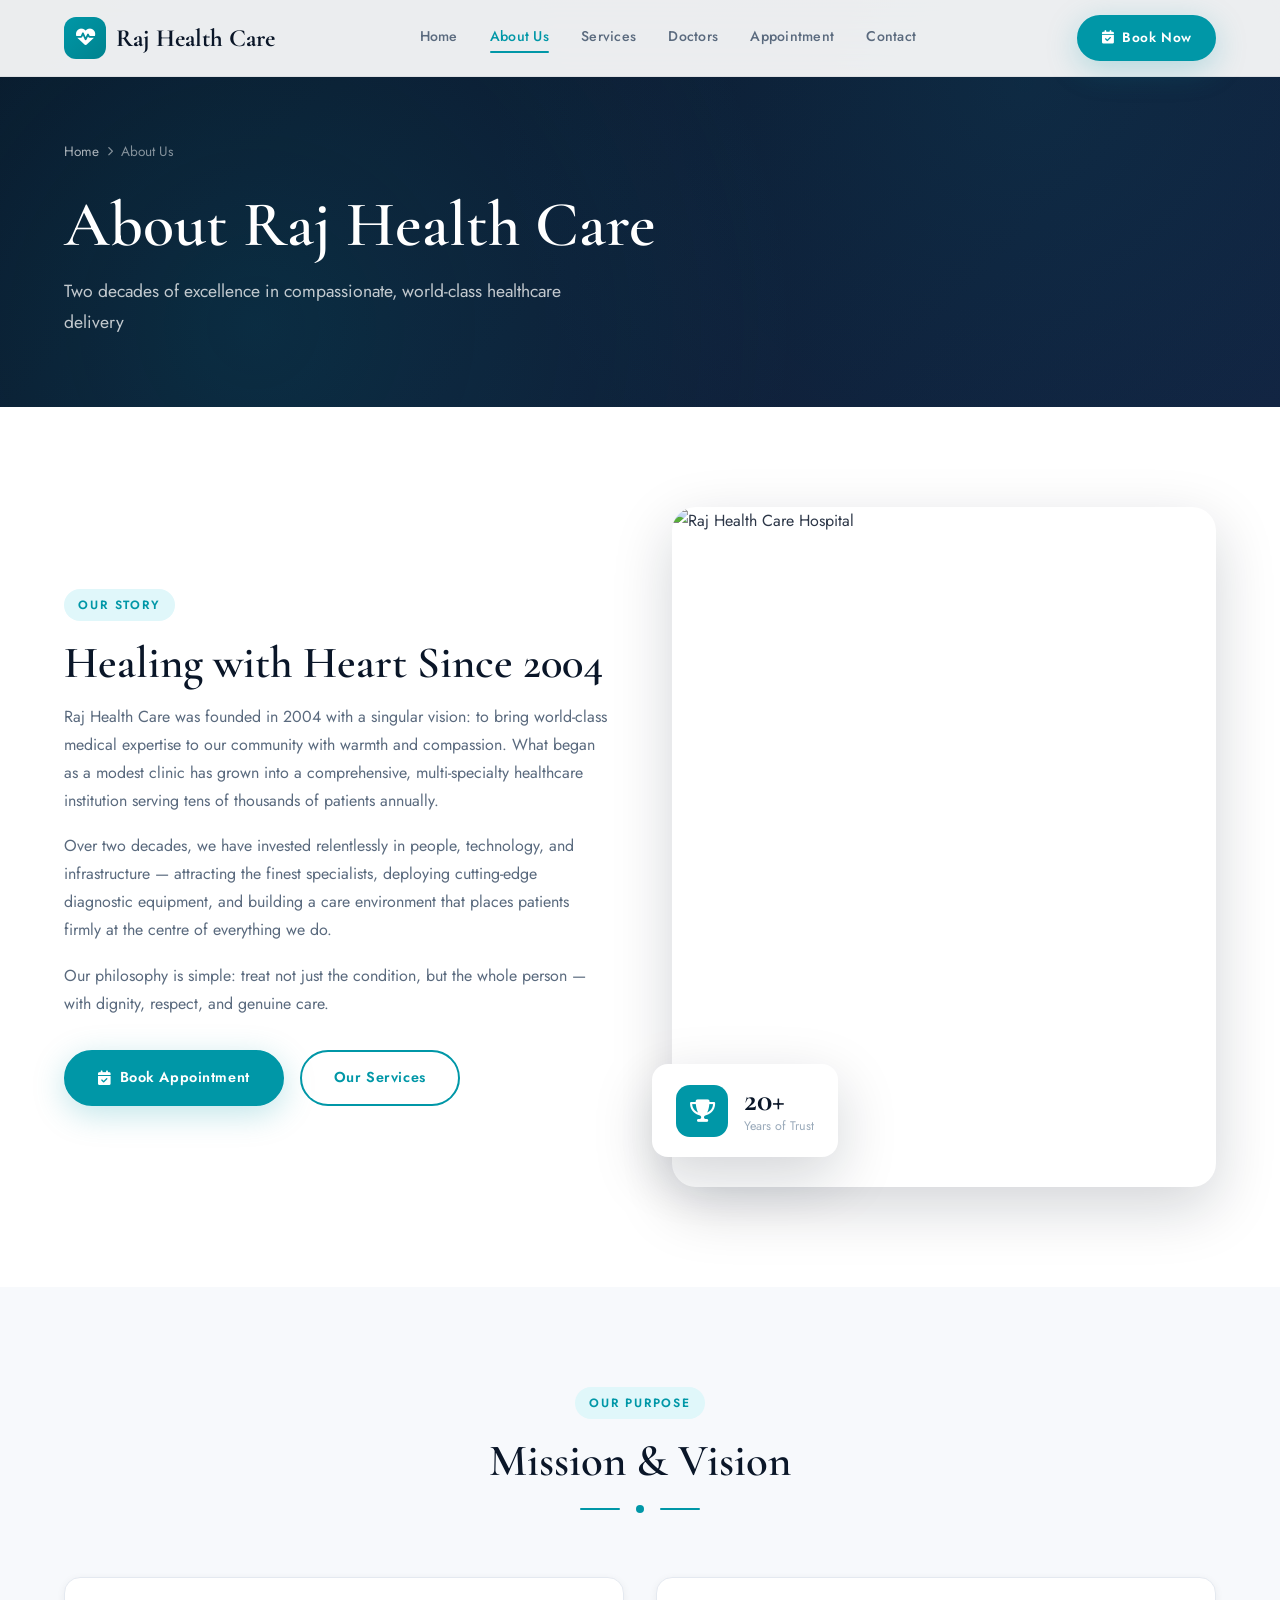
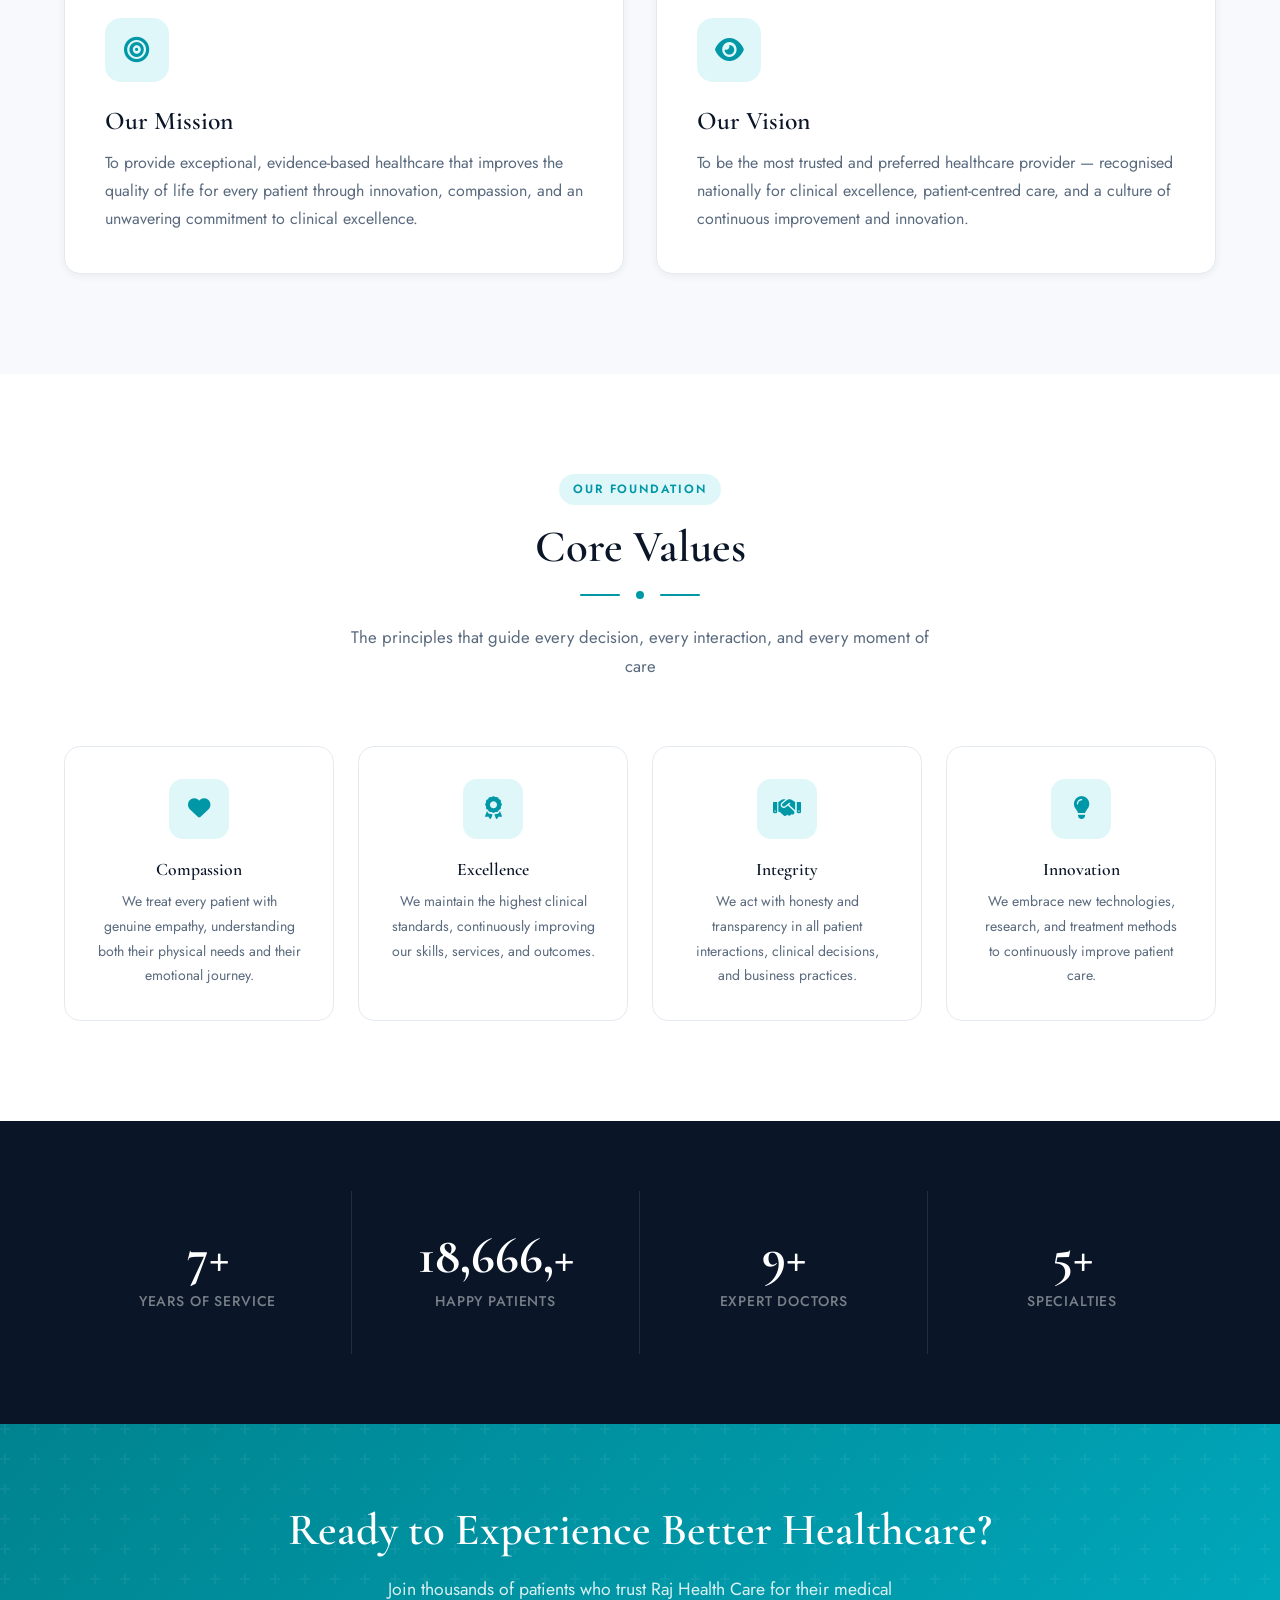
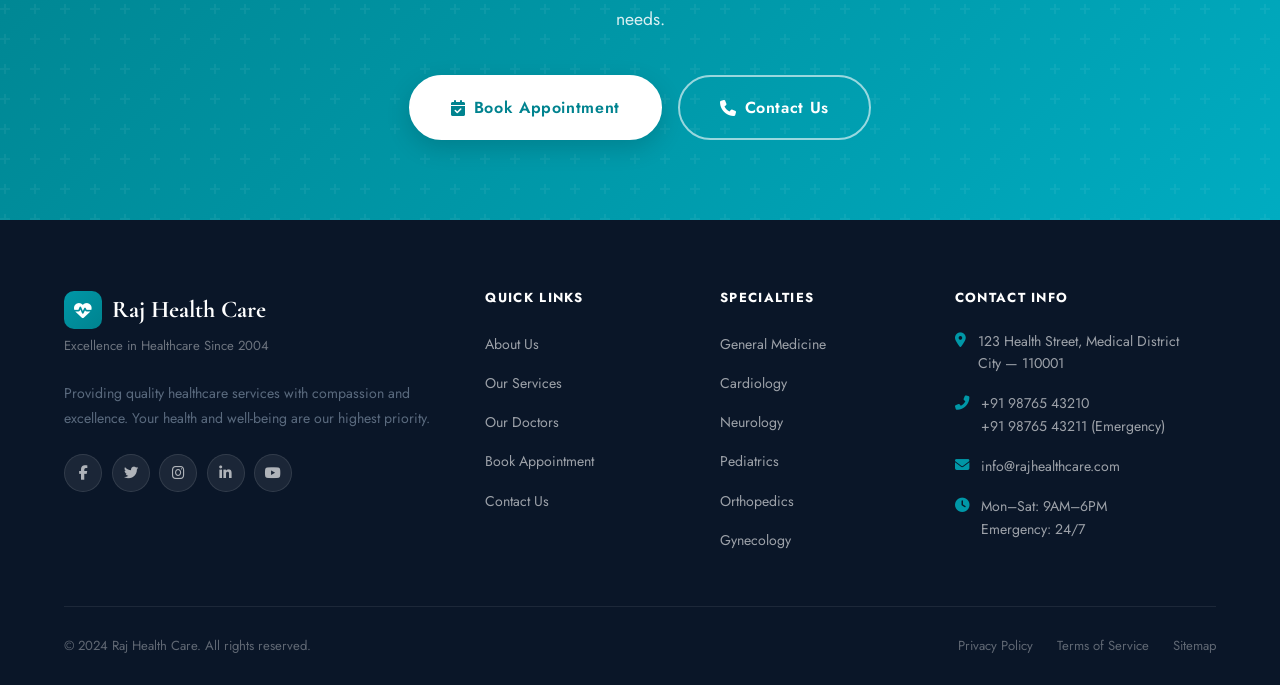
==== about.html @ a69b6650 "first commit" ====
<!DOCTYPE html>
<html lang="en">
<head>
  <meta charset="UTF-8">
  <meta name="viewport" content="width=device-width, initial-scale=1.0">
  <title>About Us — Raj Health Care</title>
  <link rel="stylesheet" href="css/style.css">
  <link rel="preconnect" href="https://fonts.googleapis.com">
  <link rel="preconnect" href="https://fonts.gstatic.com" crossorigin>
  <link href="https://fonts.googleapis.com/css2?family=Cormorant+Garamond:wght@400;500;600;700&family=Jost:wght@300;400;500;600;700&display=swap" rel="stylesheet">
  <link rel="stylesheet" href="https://cdnjs.cloudflare.com/ajax/libs/font-awesome/6.4.0/css/all.min.css">
</head>
<body>
<nav class="navbar" id="navbar">
  <div class="container">
    <a href="index.html" class="nav-brand">
      <div class="brand-icon"><i class="fas fa-heartbeat"></i></div>Raj Health Care
    </a>
    <div class="nav-menu" id="navMenu">
      <a href="index.html" class="nav-link">Home</a>
      <a href="about.html" class="nav-link active">About Us</a>
      <a href="services.html" class="nav-link">Services</a>
      <a href="doctors.html" class="nav-link">Doctors</a>
      <a href="appointment.html" class="nav-link">Appointment</a>
      <a href="contact.html" class="nav-link">Contact</a>
    </div>
    <a href="appointment.html" class="btn btn-primary nav-cta"><i class="fas fa-calendar-check"></i> Book Now</a>
    <div class="hamburger" id="hamburger"><span></span><span></span><span></span></div>
  </div>
</nav>

<section class="page-header">
  <div class="page-header-pattern"></div>
  <div class="container">
    <div class="breadcrumb">
      <a href="index.html">Home</a><i class="fas fa-chevron-right"></i><span>About Us</span>
    </div>
    <h1>About Raj Health Care</h1>
    <p>Two decades of excellence in compassionate, world-class healthcare delivery</p>
  </div>
</section>

<section class="about-story">
  <div class="container">
    <div class="about-grid">
      <div class="about-text animate-fade-up">
        <span class="section-label">Our Story</span>
        <h2>Healing with Heart Since 2004</h2>
        <p>Raj Health Care was founded in 2004 with a singular vision: to bring world-class medical expertise to our community with warmth and compassion. What began as a modest clinic has grown into a comprehensive, multi-specialty healthcare institution serving tens of thousands of patients annually.</p>
        <p>Over two decades, we have invested relentlessly in people, technology, and infrastructure — attracting the finest specialists, deploying cutting-edge diagnostic equipment, and building a care environment that places patients firmly at the centre of everything we do.</p>
        <p>Our philosophy is simple: treat not just the condition, but the whole person — with dignity, respect, and genuine care.</p>
        <div style="margin-top:2rem;display:flex;gap:1rem;flex-wrap:wrap;">
          <a href="appointment.html" class="btn btn-primary"><i class="fas fa-calendar-check"></i> Book Appointment</a>
          <a href="services.html" class="btn btn-secondary">Our Services</a>
        </div>
      </div>
      <div class="about-img-wrap animate-fade-right delay-2">
        <div class="about-img-main">
          <img src="https://images.unsplash.com/photo-1519494026892-80bbd2d6fd0d?w=700&auto=format&fit=crop&q=80" alt="Raj Health Care Hospital">
        </div>
        <div class="about-img-badge">
          <div class="badge-icon"><i class="fas fa-trophy"></i></div>
          <div>
            <div class="badge-num">20+</div>
            <div class="badge-text">Years of Trust</div>
          </div>
        </div>
      </div>
    </div>
  </div>
</section>

<section class="mission-vision">
  <div class="container">
    <div class="section-header">
      <span class="section-label">Our Purpose</span>
      <h2>Mission &amp; Vision</h2>
      <div class="section-divider"><div class="line"></div><div class="dot"></div><div class="line"></div></div>
    </div>
    <div class="mv-grid">
      <div class="mv-card fade-in">
        <div class="mv-icon"><i class="fas fa-bullseye"></i></div>
        <h3>Our Mission</h3>
        <p>To provide exceptional, evidence-based healthcare that improves the quality of life for every patient through innovation, compassion, and an unwavering commitment to clinical excellence.</p>
      </div>
      <div class="mv-card fade-in delay-2">
        <div class="mv-icon"><i class="fas fa-eye"></i></div>
        <h3>Our Vision</h3>
        <p>To be the most trusted and preferred healthcare provider — recognised nationally for clinical excellence, patient-centred care, and a culture of continuous improvement and innovation.</p>
      </div>
    </div>
  </div>
</section>

<section class="values">
  <div class="container">
    <div class="section-header">
      <span class="section-label">Our Foundation</span>
      <h2>Core Values</h2>
      <div class="section-divider"><div class="line"></div><div class="dot"></div><div class="line"></div></div>
      <p>The principles that guide every decision, every interaction, and every moment of care</p>
    </div>
    <div class="values-grid">
      <div class="value-card fade-in">
        <div class="value-icon"><i class="fas fa-heart"></i></div>
        <h3>Compassion</h3>
        <p>We treat every patient with genuine empathy, understanding both their physical needs and their emotional journey.</p>
      </div>
      <div class="value-card fade-in delay-1">
        <div class="value-icon"><i class="fas fa-award"></i></div>
        <h3>Excellence</h3>
        <p>We maintain the highest clinical standards, continuously improving our skills, services, and outcomes.</p>
      </div>
      <div class="value-card fade-in delay-2">
        <div class="value-icon"><i class="fas fa-handshake"></i></div>
        <h3>Integrity</h3>
        <p>We act with honesty and transparency in all patient interactions, clinical decisions, and business practices.</p>
      </div>
      <div class="value-card fade-in delay-3">
        <div class="value-icon"><i class="fas fa-lightbulb"></i></div>
        <h3>Innovation</h3>
        <p>We embrace new technologies, research, and treatment methods to continuously improve patient care.</p>
      </div>
    </div>
  </div>
</section>

<section class="stats" style="background:var(--navy);">
  <div class="container">
    <div class="stats-grid">
      <div class="stat-card fade-in" style="border-right-color:rgba(255,255,255,.1)">
        <div class="stat-number" style="color:white">20<span class="stat-accent">+</span></div>
        <div class="stat-label" style="color:rgba(255,255,255,.45)">Years of Service</div>
      </div>
      <div class="stat-card fade-in delay-1" style="border-right-color:rgba(255,255,255,.1)">
        <div class="stat-number" style="color:white">50,000<span class="stat-accent">+</span></div>
        <div class="stat-label" style="color:rgba(255,255,255,.45)">Happy Patients</div>
      </div>
      <div class="stat-card fade-in delay-2" style="border-right-color:rgba(255,255,255,.1)">
        <div class="stat-number" style="color:white">25<span class="stat-accent">+</span></div>
        <div class="stat-label" style="color:rgba(255,255,255,.45)">Expert Doctors</div>
      </div>
      <div class="stat-card fade-in delay-3" style="border-right:none">
        <div class="stat-number" style="color:white">15<span class="stat-accent">+</span></div>
        <div class="stat-label" style="color:rgba(255,255,255,.45)">Specialties</div>
      </div>
    </div>
  </div>
</section>

<section class="cta">
  <div class="container">
    <h2>Ready to Experience Better Healthcare?</h2>
    <p>Join thousands of patients who trust Raj Health Care for their medical needs.</p>
    <div class="cta-buttons">
      <a href="appointment.html" class="btn btn-white btn-large"><i class="fas fa-calendar-check"></i> Book Appointment</a>
      <a href="contact.html" class="btn btn-outline-white btn-large"><i class="fas fa-phone"></i> Contact Us</a>
    </div>
  </div>
</section>
<!-- ========== FOOTER ========== -->
<footer class="footer">
  <div class="container">
    <div class="footer-grid">
      <div>
        <div class="footer-brand-wrap">
          <div class="footer-brand">
            <div class="brand-icon"><i class="fas fa-heartbeat"></i></div>
            Raj Health Care
          </div>
          <div class="footer-tagline">Excellence in Healthcare Since 2004</div>
        </div>
        <p class="footer-desc">Providing quality healthcare services with compassion and excellence. Your health and well-being are our highest priority.</p>
        <div class="social-links">
          <a href="#" aria-label="Facebook"><i class="fab fa-facebook-f"></i></a>
          <a href="#" aria-label="Twitter"><i class="fab fa-twitter"></i></a>
          <a href="#" aria-label="Instagram"><i class="fab fa-instagram"></i></a>
          <a href="#" aria-label="LinkedIn"><i class="fab fa-linkedin-in"></i></a>
          <a href="#" aria-label="YouTube"><i class="fab fa-youtube"></i></a>
        </div>
      </div>
      <div class="footer-col">
        <h4>Quick Links</h4>
        <ul>
          <li><a href="about.html">About Us</a></li>
          <li><a href="services.html">Our Services</a></li>
          <li><a href="doctors.html">Our Doctors</a></li>
          <li><a href="appointment.html">Book Appointment</a></li>
          <li><a href="contact.html">Contact Us</a></li>
        </ul>
      </div>
      <div class="footer-col">
        <h4>Specialties</h4>
        <ul>
          <li><a href="services.html">General Medicine</a></li>
          <li><a href="services.html">Cardiology</a></li>
          <li><a href="services.html">Neurology</a></li>
          <li><a href="services.html">Pediatrics</a></li>
          <li><a href="services.html">Orthopedics</a></li>
          <li><a href="services.html">Gynecology</a></li>
        </ul>
      </div>
      <div class="footer-col">
        <h4>Contact Info</h4>
        <div class="footer-contact-item">
          <i class="fas fa-map-marker-alt"></i>
          <span>123 Health Street, Medical District<br>City — 110001</span>
        </div>
        <div class="footer-contact-item">
          <i class="fas fa-phone-alt"></i>
          <span><a href="tel:+919876543210">+91 98765 43210</a><br><a href="tel:+919876543211">+91 98765 43211 (Emergency)</a></span>
        </div>
        <div class="footer-contact-item">
          <i class="fas fa-envelope"></i>
          <span><a href="mailto:info@rajhealthcare.com">info@rajhealthcare.com</a></span>
        </div>
        <div class="footer-contact-item">
          <i class="fas fa-clock"></i>
          <span>Mon–Sat: 9AM–6PM<br>Emergency: 24/7</span>
        </div>
      </div>
    </div>
    <div class="footer-bottom">
      <span>&copy; 2024 Raj Health Care. All rights reserved.</span>
      <div class="footer-bottom-links">
        <a href="#">Privacy Policy</a>
        <a href="#">Terms of Service</a>
        <a href="#">Sitemap</a>
      </div>
    </div>
  </div>
</footer>

<script src="js/script.js"></script>
</body>
</html>
---- css/style.css ----
/* ================================================
   RAJ HEALTH CARE — Premium Healthcare Design
   Color Palette: Navy | Teal | Mint | White
   Fonts: Cormorant Garamond + Jost
================================================ */

/* --- Google Fonts Import --- */
@import url('https://fonts.googleapis.com/css2?family=Cormorant+Garamond:wght@400;500;600;700&family=Jost:wght@300;400;500;600;700&display=swap');

/* ========================
   CSS VARIABLES
======================== */
:root {
  --navy:       #0A1628;
  --navy-mid:   #122240;
  --teal:       #0097A7;
  --teal-light: #00BCD4;
  --teal-dark:  #00838F;
  --mint:       #E0F7FA;
  --gold:       #C8A96E;
  --white:      #FFFFFF;
  --off-white:  #F7F9FC;
  --gray-100:   #F1F4F8;
  --gray-200:   #E4E9F0;
  --gray-400:   #9AAABA;
  --gray-600:   #5A6A7E;
  --gray-800:   #2D3748;
  --danger:     #E53935;

  --font-display: 'Cormorant Garamond', serif;
  --font-body:    'Jost', sans-serif;

  --shadow-sm:  0 2px 8px rgba(10,22,40,.06);
  --shadow-md:  0 8px 28px rgba(10,22,40,.12);
  --shadow-lg:  0 20px 60px rgba(10,22,40,.18);
  --shadow-teal:0 8px 32px rgba(0,151,167,.25);

  --radius-sm:  8px;
  --radius-md:  16px;
  --radius-lg:  24px;
  --radius-xl:  40px;

  --transition: all .3s cubic-bezier(.4,0,.2,1);
}

/* ========================
   RESET & BASE
======================== */
*, *::before, *::after { margin:0; padding:0; box-sizing:border-box; }
html { scroll-behavior:smooth; font-size:16px; }
body {
  font-family: var(--font-body);
  color: var(--gray-800);
  background: var(--white);
  line-height: 1.7;
  overflow-x: hidden;
}
img { display:block; width:100%; height:auto; object-fit:cover; }
a { text-decoration:none; color:inherit; }
ul { list-style:none; }
button { font-family:var(--font-body); cursor:pointer; }

/* ========================
   TYPOGRAPHY
======================== */
h1,h2,h3,h4,h5,h6 {
  font-family: var(--font-display);
  line-height: 1.2;
  color: var(--navy);
  font-weight: 600;
}
h1 { font-size: clamp(2.6rem, 5vw, 4.2rem); }
h2 { font-size: clamp(2rem, 3.5vw, 3rem); }
h3 { font-size: clamp(1.25rem, 2vw, 1.6rem); }
h4 { font-size: 1.2rem; }
p  { color: var(--gray-600); line-height:1.75; margin-bottom:.5rem; }

.section-label {
  display: inline-block;
  font-family: var(--font-body);
  font-size: .75rem;
  font-weight: 600;
  letter-spacing: .15em;
  text-transform: uppercase;
  color: var(--teal);
  background: var(--mint);
  padding: .35rem .9rem;
  border-radius: 50px;
  margin-bottom: 1rem;
}

/* ========================
   CONTAINER
======================== */
.container {
  max-width: 1200px;
  margin: 0 auto;
  padding: 0 24px;
}

/* ========================
   BUTTONS
======================== */
.btn {
  display: inline-flex;
  align-items: center;
  gap: .5rem;
  padding: .85rem 2rem;
  border-radius: 50px;
  font-family: var(--font-body);
  font-weight: 600;
  font-size: .9rem;
  letter-spacing: .04em;
  border: 2px solid transparent;
  transition: var(--transition);
  cursor: pointer;
  white-space: nowrap;
}
.btn-primary {
  background: var(--teal);
  color: var(--white);
  border-color: var(--teal);
  box-shadow: var(--shadow-teal);
}
.btn-primary:hover {
  background: var(--teal-dark);
  border-color: var(--teal-dark);
  transform: translateY(-2px);
  box-shadow: 0 12px 40px rgba(0,151,167,.35);
}
.btn-secondary {
  background: transparent;
  color: var(--teal);
  border-color: var(--teal);
}
.btn-secondary:hover {
  background: var(--teal);
  color: var(--white);
  transform: translateY(-2px);
}
.btn-outline-white {
  background: transparent;
  color: var(--white);
  border-color: rgba(255,255,255,.6);
}
.btn-outline-white:hover {
  background: var(--white);
  color: var(--navy);
  border-color: var(--white);
}
.btn-danger {
  background: var(--danger);
  color: var(--white);
  border-color: var(--danger);
  box-shadow: 0 8px 24px rgba(229,57,53,.3);
}
.btn-danger:hover {
  background: #C62828;
  transform: translateY(-2px);
}
.btn-large { padding: 1.05rem 2.5rem; font-size: 1rem; }
.btn-full  { width: 100%; justify-content: center; }

/* ========================
   NAVBAR
======================== */
.navbar {
  position: fixed;
  top: 0; left: 0; right: 0;
  z-index: 1000;
  background: rgba(255,255,255,.92);
  backdrop-filter: blur(20px);
  -webkit-backdrop-filter: blur(20px);
  border-bottom: 1px solid rgba(10,22,40,.06);
  transition: var(--transition);
}
.navbar.scrolled {
  background: rgba(255,255,255,.98);
  box-shadow: var(--shadow-md);
}
.navbar .container {
  display: flex;
  align-items: center;
  justify-content: space-between;
  height: 76px;
}
.nav-brand {
  display: flex;
  align-items: center;
  gap: .6rem;
  font-family: var(--font-display);
  font-size: 1.55rem;
  font-weight: 700;
  color: var(--navy);
}
.nav-brand .brand-icon {
  width: 42px; height: 42px;
  background: linear-gradient(135deg, var(--teal), var(--teal-dark));
  border-radius: 12px;
  display: flex; align-items:center; justify-content:center;
}
.nav-brand .brand-icon i {
  font-size: 1.2rem;
  color: var(--white);
}
.nav-menu { display:flex; align-items:center; gap: 2rem; }
.nav-link {
  font-family: var(--font-body);
  font-size: .88rem;
  font-weight: 500;
  color: var(--gray-600);
  letter-spacing: .02em;
  transition: var(--transition);
  position: relative;
  padding-bottom: 2px;
}
.nav-link::after {
  content:'';
  position:absolute; bottom:-2px; left:0;
  width:0; height:2px;
  background: var(--teal);
  transition: width .3s ease;
  border-radius: 2px;
}
.nav-link:hover, .nav-link.active {
  color: var(--teal);
}
.nav-link:hover::after, .nav-link.active::after {
  width: 100%;
}
.nav-cta {
  margin-left: 1rem;
  padding: .6rem 1.4rem;
  font-size: .85rem;
}
.hamburger {
  display: none;
  flex-direction: column;
  gap: 5px;
  cursor: pointer;
  padding: 4px;
}
.hamburger span {
  display: block;
  width: 24px; height: 2px;
  background: var(--navy);
  border-radius: 2px;
  transition: var(--transition);
}
.hamburger.active span:nth-child(1) { transform: translateY(7px) rotate(45deg); }
.hamburger.active span:nth-child(2) { opacity:0; }
.hamburger.active span:nth-child(3) { transform: translateY(-7px) rotate(-45deg); }

/* ========================
   PAGE HEADER
======================== */
.page-header {
  padding: 140px 0 70px;
  background: linear-gradient(135deg, var(--navy) 0%, var(--navy-mid) 100%);
  position: relative;
  overflow: hidden;
}
.page-header::before {
  content:'';
  position:absolute; inset:0;
  background: url('https://images.unsplash.com/photo-1538108149393-fbbd81895907?w=1200&auto=format&fit=crop&q=60') center/cover;
  opacity: .08;
}
.page-header-pattern {
  position:absolute; inset:0;
  background-image: radial-gradient(circle at 20% 80%, rgba(0,151,167,.15) 0%, transparent 50%),
                    radial-gradient(circle at 80% 20%, rgba(0,151,167,.1) 0%, transparent 50%);
}
.page-header .container { position:relative; z-index:1; }
.page-header h1 { color: var(--white); margin-bottom: .75rem; }
.page-header p  { color: rgba(255,255,255,.75); font-size:1.1rem; max-width:520px; margin:0; }
.breadcrumb {
  display:flex; align-items:center; gap:.5rem;
  margin-bottom: 1.5rem;
  font-size:.85rem; color:rgba(255,255,255,.5);
}
.breadcrumb a { color:rgba(255,255,255,.65); }
.breadcrumb a:hover { color:var(--teal-light); }
.breadcrumb i { font-size:.6rem; }

/* ========================
   SECTIONS
======================== */
section { padding: 100px 0; }
.section-header { text-align:center; margin-bottom:4rem; }
.section-header h2 { margin-bottom: 1rem; }
.section-header p {
  font-size:1.05rem;
  color:var(--gray-600);
  max-width:580px; margin:0 auto;
}
.section-divider {
  display:flex; align-items:center; justify-content:center;
  gap:1rem; margin:.75rem 0 1.5rem;
}
.section-divider .line {
  width:40px; height:2px;
  background: var(--teal); border-radius:2px;
}
.section-divider .dot {
  width:8px; height:8px;
  background: var(--teal); border-radius:50%;
}

/* ========================
   HERO SECTION
======================== */
.hero {
  padding: 0;
  min-height: 100vh;
  position: relative;
  display: flex;
  align-items: center;
  overflow: hidden;
}
.hero-bg {
  position:absolute; inset:0;
  background: linear-gradient(135deg, var(--navy) 0%, #122549 55%, #0a3a4a 100%);
}
.hero-bg-img {
  position:absolute; inset:0;
  background: url('https://images.unsplash.com/photo-1631217868264-e5b90bb7e133?w=1400&auto=format&fit=crop&q=80') right center/cover;
  opacity: .15;
}
.hero-circles {
  position:absolute; inset:0; overflow:hidden; pointer-events:none;
}
.hero-circles span {
  position:absolute; border-radius:50%;
  background: radial-gradient(circle, rgba(0,188,212,.12), transparent 70%);
}
.hero-circles span:nth-child(1) {
  width:700px; height:700px;
  top:-200px; left:-200px;
}
.hero-circles span:nth-child(2) {
  width:500px; height:500px;
  bottom:-100px; right:-100px;
  background: radial-gradient(circle, rgba(0,151,167,.1), transparent 70%);
}
.hero .container {
  position:relative; z-index:1;
  display:grid; grid-template-columns:1fr 1fr;
  gap:4rem; align-items:center;
  padding-top:80px;
}
.hero-content { padding:40px 0; }
.hero-badge {
  display:inline-flex; align-items:center; gap:.5rem;
  background:rgba(0,188,212,.12);
  border:1px solid rgba(0,188,212,.25);
  color: var(--teal-light);
  font-size:.8rem; font-weight:600; letter-spacing:.1em; text-transform:uppercase;
  padding:.4rem 1rem; border-radius:50px; margin-bottom:1.75rem;
}
.hero-badge i { font-size:.7rem; }
.hero-title {
  font-size: clamp(2.8rem, 5vw, 4.5rem);
  color: var(--white);
  line-height: 1.1;
  margin-bottom: 1.5rem;
}
.hero-title .accent { color: var(--teal-light); }
.hero-subtitle {
  font-size:1.1rem; color:rgba(255,255,255,.72);
  max-width:480px; line-height:1.8;
  margin-bottom:2.5rem;
}
.hero-buttons { display:flex; gap:1rem; flex-wrap:wrap; margin-bottom:3rem; }
.hero-stats {
  display:flex; gap:2.5rem;
  padding-top: 2rem;
  border-top:1px solid rgba(255,255,255,.1);
}
.hero-stat-num {
  font-family:var(--font-display);
  font-size:2.2rem; font-weight:700;
  color:var(--white); line-height:1;
}
.hero-stat-label {
  font-size:.8rem; color:rgba(255,255,255,.5);
  letter-spacing:.04em; margin-top:.25rem;
}
.hero-image-wrap {
  position:relative;
  animation: floatUp 1s ease .4s both;
}
.hero-img-card {
  border-radius: var(--radius-lg);
  overflow:hidden;
  box-shadow: var(--shadow-lg);
  aspect-ratio: 4/5;
  position:relative;
}
.hero-img-card img {
  width:100%; height:100%;
  object-position:top center;
}
.hero-img-overlay {
  position:absolute; inset:0;
  background:linear-gradient(to top, rgba(10,22,40,.4) 0%, transparent 60%);
}
.hero-floating-card {
  position:absolute;
  background:var(--white);
  border-radius:var(--radius-md);
  padding:1rem 1.25rem;
  box-shadow:var(--shadow-lg);
  display:flex; align-items:center; gap:.75rem;
}
.hero-floating-card.card-1 {
  bottom:30px; left:-40px;
}
.hero-floating-card.card-2 {
  top:40px; right:-30px;
}
.floating-icon {
  width:46px; height:46px;
  background:linear-gradient(135deg,var(--teal),var(--teal-dark));
  border-radius:12px;
  display:flex; align-items:center; justify-content:center;
  color:var(--white); font-size:1.1rem; flex-shrink:0;
}
.floating-icon.orange { background:linear-gradient(135deg,#FF7043,#E64A19); }
.floating-text-num {
  font-family:var(--font-display); font-size:1.5rem; font-weight:700;
  color:var(--navy); line-height:1;
}
.floating-text-label {
  font-size:.75rem; color:var(--gray-400); white-space:nowrap;
}

/* ========================
   TRUST BAR
======================== */
.trust-bar {
  padding: 30px 0;
  background:var(--gray-100);
  border-top:1px solid var(--gray-200);
  border-bottom:1px solid var(--gray-200);
}
.trust-bar .container {
  display:flex; align-items:center; justify-content:center; gap:3rem; flex-wrap:wrap;
}
.trust-item {
  display:flex; align-items:center; gap:.6rem;
  font-size:.85rem; color:var(--gray-600); font-weight:500;
}
.trust-item i { color:var(--teal); font-size:1.1rem; }

/* ========================
   SERVICES
======================== */
.services { background:var(--off-white); }
.services-grid {
  display:grid; grid-template-columns:repeat(3,1fr); gap:1.75rem;
}
.service-card {
  background:var(--white);
  border-radius:var(--radius-md);
  padding:2.25rem;
  border:1px solid var(--gray-200);
  transition:var(--transition);
  position:relative; overflow:hidden;
  cursor:default;
}
.service-card::before {
  content:'';
  position:absolute; bottom:0; left:0; right:0;
  height:3px;
  background:linear-gradient(90deg, var(--teal), var(--teal-light));
  transform:scaleX(0);
  transform-origin:left;
  transition: transform .4s ease;
}
.service-card:hover {
  transform:translateY(-6px);
  border-color:var(--teal-light);
  box-shadow:var(--shadow-md);
}
.service-card:hover::before { transform:scaleX(1); }
.service-icon {
  width:64px; height:64px;
  background:var(--mint);
  border-radius:16px;
  display:flex; align-items:center; justify-content:center;
  margin-bottom:1.5rem;
  transition:var(--transition);
}
.service-icon i { font-size:1.5rem; color:var(--teal); transition:var(--transition); }
.service-card:hover .service-icon {
  background:var(--teal);
}
.service-card:hover .service-icon i { color:var(--white); }
.service-card h3 { margin-bottom:.75rem; font-size:1.2rem; }
.service-card p  { font-size:.92rem; margin:0; }
.service-link {
  display:inline-flex; align-items:center; gap:.4rem;
  margin-top:1.25rem;
  font-size:.85rem; font-weight:600; color:var(--teal);
  transition:var(--transition);
}
.service-link:hover { gap:.75rem; }
.service-features {
  list-style:none; margin:1.25rem 0;
}
.service-features li {
  display:flex; align-items:center; gap:.6rem;
  font-size:.88rem; color:var(--gray-600); padding:.3rem 0;
}
.service-features li i { color:var(--teal); font-size:.75rem; flex-shrink:0; }

/* ========================
   DOCTORS
======================== */
.doctors { background:var(--white); }
.doctors-grid {
  display:grid; grid-template-columns:repeat(4,1fr); gap:1.75rem;
}
.doctor-card {
  background:var(--white);
  border-radius:var(--radius-md);
  overflow:hidden;
  border:1px solid var(--gray-200);
  box-shadow:var(--shadow-sm);
  transition:var(--transition);
}
.doctor-card:hover {
  transform:translateY(-6px);
  box-shadow:var(--shadow-md);
  border-color:rgba(0,151,167,.3);
}
.doctor-img {
  position:relative; overflow:hidden;
  height:260px; background:var(--gray-100);
}
.doctor-img img {
  width:100%; height:100%;
  transition: transform .5s ease;
}
.doctor-card:hover .doctor-img img { transform:scale(1.05); }
.doctor-overlay {
  position:absolute; inset:0;
  background:linear-gradient(to top, rgba(10,22,40,.65) 0%, transparent 60%);
  opacity:0; transition:var(--transition);
  display:flex; align-items:flex-end; padding:1.25rem;
}
.doctor-card:hover .doctor-overlay { opacity:1; }
.doctor-overlay-links {
  display:flex; gap:.5rem;
}
.doctor-overlay-links a {
  width:36px; height:36px;
  background:rgba(255,255,255,.15);
  backdrop-filter:blur(8px);
  border:1px solid rgba(255,255,255,.3);
  border-radius:50%;
  display:flex; align-items:center; justify-content:center;
  color:var(--white); font-size:.85rem;
  transition:var(--transition);
}
.doctor-overlay-links a:hover {
  background:var(--teal); border-color:var(--teal);
}
.doctor-info { padding:1.5rem; }
.doctor-info h3 { font-size:1.1rem; margin-bottom:.25rem; }
.doctor-specialty {
  font-size:.82rem; color:var(--teal); font-weight:600; margin-bottom:.5rem;
}
.doctor-exp {
  font-size:.82rem; color:var(--gray-400); margin:0;
  display:flex; align-items:center; gap:.35rem;
}
.doctor-exp i { font-size:.75rem; }
.doctor-details { margin:1rem 0; border-top:1px solid var(--gray-200); padding-top:1rem; }
.doctor-details p {
  font-size:.82rem; color:var(--gray-600); margin:.3rem 0;
}
.doctor-details strong { color:var(--gray-800); }
.doctor-card .btn { margin-top:1rem; font-size:.82rem; padding:.65rem 1.2rem; }

/* ========================
   WHY CHOOSE
======================== */
.why-choose {
  background: linear-gradient(135deg, var(--navy) 0%, var(--navy-mid) 100%);
  position:relative; overflow:hidden;
}
.why-choose::before {
  content:'';
  position:absolute; inset:0;
  background: url('https://images.unsplash.com/photo-1551601651-2a8555f1a136?w=1200&auto=format&fit=crop&q=50') center/cover;
  opacity:.04;
}
.why-choose .container { position:relative; z-index:1; }
.why-choose .section-header h2 { color:var(--white); }
.why-choose .section-header p   { color:rgba(255,255,255,.65); }
.features-grid {
  display:grid; grid-template-columns:repeat(4,1fr); gap:1.75rem;
}
.feature-card {
  background:rgba(255,255,255,.06);
  border:1px solid rgba(255,255,255,.1);
  border-radius:var(--radius-md);
  padding:2rem 1.75rem;
  text-align:center;
  transition:var(--transition);
  backdrop-filter:blur(10px);
}
.feature-card:hover {
  background:rgba(255,255,255,.1);
  border-color:rgba(0,188,212,.4);
  transform:translateY(-4px);
}
.feature-icon {
  width:72px; height:72px;
  background:rgba(0,151,167,.2);
  border:1px solid rgba(0,151,167,.3);
  border-radius:20px;
  display:flex; align-items:center; justify-content:center;
  margin:0 auto 1.5rem;
  transition:var(--transition);
}
.feature-icon i { font-size:1.8rem; color:var(--teal-light); }
.feature-card:hover .feature-icon {
  background:var(--teal); border-color:var(--teal);
}
.feature-card:hover .feature-icon i { color:var(--white); }
.feature-card h3 { color:var(--white); margin-bottom:.75rem; font-size:1.1rem; }
.feature-card p  { color:rgba(255,255,255,.6); font-size:.9rem; margin:0; }

/* ========================
   STATS
======================== */
.stats {
  background:var(--white);
  padding:70px 0;
}
.stats-grid {
  display:grid; grid-template-columns:repeat(4,1fr);
  gap:0;
}
.stat-card {
  text-align:center; padding:2.5rem 2rem;
  border-right:1px solid var(--gray-200);
  position:relative;
}
.stat-card:last-child { border-right:none; }
.stat-number {
  font-family:var(--font-display);
  font-size:3.2rem; font-weight:700;
  color:var(--navy); line-height:1; margin-bottom:.5rem;
}
.stat-accent { color:var(--teal); }
.stat-label {
  font-size:.88rem; color:var(--gray-400);
  text-transform:uppercase; letter-spacing:.06em;
  font-weight:500;
}

/* ========================
   TESTIMONIALS
======================== */
.testimonials { background:var(--gray-100); }
.testimonials-inner {
  display:grid; grid-template-columns:1fr 3fr; gap:3rem; align-items:start;
}
.testimonials-left h2 { text-align:left; margin-bottom:1rem; }
.testimonials-left p  { max-width:260px; }
.testimonials-left .section-label { display:inline-block; }
.testimonials-slider {
  position:relative;
  min-height:300px;
}
.testimonial-card {
  background:var(--white);
  border-radius:var(--radius-md);
  padding:2.25rem;
  box-shadow:var(--shadow-sm);
  border:1px solid var(--gray-200);
  position:absolute; inset:0;
  opacity:0; transform:translateX(20px);
  transition:all .6s cubic-bezier(.4,0,.2,1);
  pointer-events:none;
}
.testimonial-card.active {
  opacity:1; transform:translateX(0);
  pointer-events:auto; position:relative;
}
.quote-icon { color:var(--teal); font-size:2rem; margin-bottom:1rem; opacity:.4; }
.testimonial-text {
  font-size:1.05rem; color:var(--gray-800);
  line-height:1.8; font-style:italic; margin-bottom:1.75rem;
}
.testimonial-author { display:flex; align-items:center; gap:1rem; }
.author-avatar {
  width:48px; height:48px; border-radius:50%;
  background:var(--teal); color:var(--white);
  display:flex; align-items:center; justify-content:center;
  font-size:1.2rem; overflow:hidden; flex-shrink:0;
}
.author-avatar img { width:100%; height:100%; object-fit:cover; }
.author-name { font-weight:600; color:var(--navy); font-size:.95rem; margin-bottom:.1rem; }
.author-role { font-size:.8rem; color:var(--gray-400); }
.testimonial-stars { color:#F59E0B; font-size:.85rem; margin-bottom:.25rem; }
.testimonial-controls {
  display:flex; align-items:center; gap:1rem; margin-top:1.5rem;
}
.dot {
  width:8px; height:8px; border-radius:50%;
  background:var(--gray-200); cursor:pointer;
  transition:var(--transition);
}
.dot.active { background:var(--teal); width:24px; border-radius:4px; }

/* ========================
   CTA
======================== */
.cta {
  padding:80px 0;
  background:linear-gradient(135deg, var(--teal-dark) 0%, var(--teal) 50%, #00ACC1 100%);
  position:relative; overflow:hidden;
}
.cta::before {
  content:'';
  position:absolute; inset:0;
  background:url('data:image/svg+xml,%3Csvg width="60" height="60" viewBox="0 0 60 60" xmlns="http://www.w3.org/2000/svg"%3E%3Cg fill="none" fill-rule="evenodd"%3E%3Cg fill="%23ffffff" fill-opacity="0.05"%3E%3Cpath d="M36 34v-4h-2v4h-4v2h4v4h2v-4h4v-2h-4zm0-30V0h-2v4h-4v2h4v4h2V6h4V4h-4zM6 34v-4H4v4H0v2h4v4h2v-4h4v-2H6zM6 4V0H4v4H0v2h4v4h2V6h4V4H6z"/%3E%3C/g%3E%3C/g%3E%3C/svg%3E');
}
.cta .container { position:relative; z-index:1; text-align:center; }
.cta h2 { color:var(--white); margin-bottom:1rem; }
.cta p  { color:rgba(255,255,255,.85); font-size:1.1rem; max-width:520px; margin:0 auto 2.5rem; }
.cta-buttons { display:flex; gap:1rem; justify-content:center; flex-wrap:wrap; }
.btn-white {
  background:var(--white); color:var(--teal-dark);
  border-color:var(--white);
  box-shadow: 0 8px 24px rgba(0,0,0,.15);
}
.btn-white:hover { background:#f0fafb; transform:translateY(-2px); box-shadow:0 12px 32px rgba(0,0,0,.2); }

/* ========================
   FOOTER
======================== */
.footer {
  background:var(--navy);
  color:rgba(255,255,255,.75);
  padding:70px 0 0;
}
.footer-grid {
  display:grid; grid-template-columns:2fr 1fr 1fr 1.4fr;
  gap:3rem; padding-bottom:3rem;
  border-bottom:1px solid rgba(255,255,255,.08);
}
.footer-brand-wrap { margin-bottom:1.5rem; }
.footer-brand {
  display:flex; align-items:center; gap:.6rem;
  font-family:var(--font-display); font-size:1.5rem;
  font-weight:700; color:var(--white); margin-bottom:.25rem;
}
.footer-brand .brand-icon {
  width:38px; height:38px;
  background:linear-gradient(135deg,var(--teal),var(--teal-dark));
  border-radius:10px;
  display:flex; align-items:center; justify-content:center;
}
.footer-brand .brand-icon i { color:var(--white); font-size:1.1rem; }
.footer-tagline { font-size:.82rem; color:rgba(255,255,255,.4); margin-bottom:1.5rem; }
.footer-desc { font-size:.88rem; line-height:1.75; margin-bottom:1.5rem; }
.social-links { display:flex; gap:.6rem; }
.social-links a {
  width:38px; height:38px; border-radius:50%;
  background:rgba(255,255,255,.07); border:1px solid rgba(255,255,255,.1);
  display:flex; align-items:center; justify-content:center;
  color:rgba(255,255,255,.65); font-size:.9rem;
  transition:var(--transition);
}
.social-links a:hover { background:var(--teal); border-color:var(--teal); color:var(--white); }
.footer-col h4 {
  font-family:var(--font-body); font-size:.82rem;
  font-weight:700; letter-spacing:.1em; text-transform:uppercase;
  color:var(--white); margin-bottom:1.5rem;
}
.footer-col ul li + li { margin-top:.75rem; }
.footer-col ul a {
  font-size:.88rem; color:rgba(255,255,255,.6);
  transition:var(--transition);
}
.footer-col ul a:hover { color:var(--teal-light); padding-left:4px; }
.footer-contact-item {
  display:flex; gap:.75rem; margin-bottom:1.1rem;
}
.footer-contact-item i { color:var(--teal); font-size:.9rem; margin-top:.2rem; flex-shrink:0; }
.footer-contact-item span { font-size:.88rem; color:rgba(255,255,255,.6); line-height:1.6; }
.footer-contact-item a { color:rgba(255,255,255,.6); }
.footer-contact-item a:hover { color:var(--teal-light); }
.footer-bottom {
  display:flex; align-items:center; justify-content:space-between;
  padding:1.75rem 0; flex-wrap:wrap; gap:.75rem;
  font-size:.82rem; color:rgba(255,255,255,.35);
}
.footer-bottom-links { display:flex; gap:1.5rem; }
.footer-bottom-links a { color:rgba(255,255,255,.35); }
.footer-bottom-links a:hover { color:var(--teal-light); }

/* ========================
   ABOUT PAGE
======================== */
.about-story { background:var(--white); }
.about-grid {
  display:grid; grid-template-columns:1fr 1fr; gap:4rem; align-items:center;
}
.about-text h2 { text-align:left; margin-bottom:.75rem; }
.about-text .section-label { display:inline-block; }
.about-text p { margin-bottom:1.1rem; }
.about-img-wrap {
  position:relative;
}
.about-img-main {
  border-radius:var(--radius-lg); overflow:hidden;
  aspect-ratio:4/5; box-shadow:var(--shadow-lg);
}
.about-img-badge {
  position:absolute; bottom:30px; left:-20px;
  background:var(--white); border-radius:var(--radius-md);
  padding:1.25rem 1.5rem;
  box-shadow:var(--shadow-lg);
  display:flex; gap:1rem; align-items:center;
}
.badge-icon {
  width:52px; height:52px; background:var(--teal); border-radius:14px;
  display:flex; align-items:center; justify-content:center;
  color:var(--white); font-size:1.4rem; flex-shrink:0;
}
.badge-num {
  font-family:var(--font-display); font-size:2rem; font-weight:700; color:var(--navy); line-height:1;
}
.badge-text { font-size:.78rem; color:var(--gray-400); }

.mission-vision { background:var(--off-white); }
.mv-grid { display:grid; grid-template-columns:1fr 1fr; gap:2rem; }
.mv-card {
  background:var(--white); border-radius:var(--radius-md); padding:2.5rem;
  border:1px solid var(--gray-200); box-shadow:var(--shadow-sm);
  transition:var(--transition);
}
.mv-card:hover { box-shadow:var(--shadow-md); transform:translateY(-4px); }
.mv-icon {
  width:64px; height:64px; background:var(--mint); border-radius:16px;
  display:flex; align-items:center; justify-content:center; margin-bottom:1.5rem;
}
.mv-icon i { font-size:1.6rem; color:var(--teal); }
.mv-card h3 { margin-bottom:.75rem; }
.mv-card p  { margin:0; }

.values { background:var(--white); }
.values-grid { display:grid; grid-template-columns:repeat(4,1fr); gap:1.5rem; }
.value-card {
  background:var(--white); border:1px solid var(--gray-200);
  border-radius:var(--radius-md); padding:2rem; text-align:center;
  transition:var(--transition);
}
.value-card:hover { border-color:var(--teal-light); box-shadow:var(--shadow-md); transform:translateY(-4px); }
.value-icon {
  width:60px; height:60px; background:var(--mint); border-radius:14px;
  display:flex; align-items:center; justify-content:center;
  margin:0 auto 1.25rem; transition:var(--transition);
}
.value-icon i { font-size:1.4rem; color:var(--teal); }
.value-card:hover .value-icon { background:var(--teal); }
.value-card:hover .value-icon i { color:var(--white); }
.value-card h3 { font-size:1.1rem; margin-bottom:.6rem; }
.value-card p  { font-size:.88rem; margin:0; }

/* ========================
   SERVICES PAGE
======================== */
.services-overview { background:var(--off-white); }
.diagnostic-services { background:var(--white); }
.diagnostic-grid { display:grid; grid-template-columns:repeat(4,1fr); gap:1.5rem; }
.diagnostic-card {
  background:var(--white); border:1px solid var(--gray-200);
  border-radius:var(--radius-md); padding:2rem; text-align:center;
  transition:var(--transition);
}
.diagnostic-card:hover { border-color:var(--teal-light); box-shadow:var(--shadow-md); transform:translateY(-4px); }
.diagnostic-icon {
  width:64px; height:64px; background:var(--mint); border-radius:16px;
  display:flex; align-items:center; justify-content:center;
  margin:0 auto 1.25rem;
}
.diagnostic-icon i { font-size:1.6rem; color:var(--teal); }
.diagnostic-card h3 { font-size:1.1rem; margin-bottom:.6rem; }
.diagnostic-card p  { font-size:.88rem; margin:0; }

.emergency-services {
  background:linear-gradient(135deg, #B71C1C 0%, var(--danger) 50%, #EF5350 100%);
  position:relative; overflow:hidden;
}
.emergency-services::before {
  content:'';
  position:absolute; inset:0;
  background:url('data:image/svg+xml,%3Csvg width="40" height="40" viewBox="0 0 40 40" xmlns="http://www.w3.org/2000/svg"%3E%3Cg fill="%23fff" fill-opacity="0.03"%3E%3Cpath d="M0 40L40 0H20L0 20M40 40V20L20 40"/%3E%3C/g%3E%3C/svg%3E');
}
.emergency-content {
  position:relative; z-index:1;
  display:grid; grid-template-columns:1fr 1fr; gap:4rem; align-items:center;
}
.emergency-text h2 { color:var(--white); }
.emergency-text p  { color:rgba(255,255,255,.8); }
.emergency-features { list-style:none; margin:1.5rem 0; }
.emergency-features li {
  display:flex; align-items:center; gap:.75rem;
  color:rgba(255,255,255,.9); font-size:1rem; padding:.5rem 0;
}
.emergency-features li i { color:rgba(255,255,255,.75); width:20px; }
.emergency-contact {
  background:rgba(255,255,255,.1); border:1px solid rgba(255,255,255,.2);
  border-radius:var(--radius-md); padding:1.5rem 2rem; margin-top:2rem;
}
.emergency-contact h3 { color:var(--white); margin-bottom:.5rem; font-size:1rem; }
.emergency-number {
  font-family:var(--font-display); font-size:2.5rem; font-weight:700;
  color:var(--white);
}
.emergency-visual {
  text-align:center;
}
.emergency-visual i {
  font-size:12rem; color:rgba(255,255,255,.15);
}

/* ========================
   DOCTORS PAGE
======================== */
.doctors-filter { background:var(--off-white); padding:40px 0; }
.filter-buttons {
  display:flex; justify-content:center; gap:.75rem; flex-wrap:wrap;
}
.filter-btn {
  padding:.55rem 1.3rem; border:2px solid var(--gray-200);
  background:var(--white); color:var(--gray-600);
  border-radius:50px; font-family:var(--font-body);
  font-size:.85rem; font-weight:500;
  cursor:pointer; transition:var(--transition);
}
.filter-btn:hover, .filter-btn.active {
  background:var(--teal); border-color:var(--teal); color:var(--white);
}
.doctors-section { background:var(--white); padding-top:60px; }
.doctors-section .doctors-grid { grid-template-columns:repeat(3,1fr); }
.doctor-stats { background:var(--navy); }
.doctor-stats .stats-grid .stat-card {
  border-right-color:rgba(255,255,255,.1);
}
.doctor-stats .stat-number { color:var(--white); }
.doctor-stats .stat-label { color:rgba(255,255,255,.45); }

/* ========================
   APPOINTMENT PAGE
======================== */
.appointment-section { background:var(--off-white); padding-top:60px; }
.appointment-grid { display:grid; grid-template-columns:2fr 1fr; gap:3rem; }
.appointment-form-card {
  background:var(--white); border-radius:var(--radius-md);
  padding:2.5rem; box-shadow:var(--shadow-sm); border:1px solid var(--gray-200);
}
.appointment-form-card h2 { margin-bottom:2rem; }
.form-row { display:grid; grid-template-columns:1fr 1fr; gap:1.25rem; }
.form-group { margin-bottom:1.25rem; }
.form-group label {
  display:block; margin-bottom:.5rem;
  font-size:.85rem; font-weight:600; color:var(--gray-800);
  letter-spacing:.02em;
}
.form-group input,
.form-group select,
.form-group textarea {
  width:100%; padding:.8rem 1rem;
  border:2px solid var(--gray-200);
  border-radius:var(--radius-sm);
  font-family:var(--font-body); font-size:.9rem; color:var(--gray-800);
  background:var(--white);
  transition:var(--transition);
  outline:none;
}
.form-group input:focus,
.form-group select:focus,
.form-group textarea:focus {
  border-color:var(--teal);
  box-shadow:0 0 0 4px rgba(0,151,167,.1);
}
.form-group input.error,
.form-group select.error,
.form-group textarea.error { border-color:var(--danger); }
.form-checkbox {
  display:flex; align-items:flex-start; gap:.75rem;
  margin-bottom:1rem;
}
.form-checkbox input[type="checkbox"] {
  width:18px; height:18px; border-radius:4px; margin-top:.1rem; cursor:pointer; flex-shrink:0;
  accent-color:var(--teal);
}
.form-checkbox label { font-size:.85rem; color:var(--gray-600); cursor:pointer; margin:0; font-weight:400; }
.error-message { font-size:.8rem; color:var(--danger); margin-top:.35rem; display:block; }
.success-message {
  background:linear-gradient(135deg,#00897B,#00796B);
  color:var(--white); border-radius:var(--radius-md);
  padding:2rem; text-align:center; margin-top:1.5rem;
  animation:fadeInUp .5s ease;
}
.success-message i { font-size:2.5rem; margin-bottom:.75rem; display:block; }
.success-message h3 { color:var(--white); margin-bottom:.5rem; }
.success-message p { color:rgba(255,255,255,.85); margin:0; }
.appointment-sidebar { display:flex; flex-direction:column; gap:1.5rem; }
.info-card {
  background:var(--white); border-radius:var(--radius-md);
  padding:1.75rem; border:1px solid var(--gray-200); box-shadow:var(--shadow-sm);
}
.info-card h3 { font-size:1.05rem; margin-bottom:1.25rem; }
.info-list li {
  display:flex; align-items:center; gap:.65rem;
  font-size:.88rem; color:var(--gray-600); padding:.35rem 0;
}
.info-list li i { color:var(--teal); font-size:.8rem; flex-shrink:0; }
.info-item { display:flex; gap:.9rem; margin-bottom:1.25rem; }
.info-item:last-child { margin-bottom:0; }
.info-item-icon {
  width:38px; height:38px; background:var(--mint); border-radius:10px;
  display:flex; align-items:center; justify-content:center;
  color:var(--teal); font-size:.9rem; flex-shrink:0;
}
.info-item-text h4 { font-size:.9rem; color:var(--gray-800); margin-bottom:.2rem; font-family:var(--font-body); font-weight:600; }
.info-item-text p  { font-size:.82rem; margin:0; color:var(--gray-600); }
.emergency-card-small {
  background:linear-gradient(135deg,#B71C1C,var(--danger));
  border-color:transparent;
}
.emergency-card-small h3,
.emergency-card-small p  { color:var(--white); }
.emergency-card-small p  { color:rgba(255,255,255,.8); }
.emg-num {
  display:flex; align-items:center; gap:.5rem;
  font-family:var(--font-display); font-size:1.5rem; font-weight:700; color:var(--white);
  margin-top:.75rem;
}
.emg-num i { font-size:1.2rem; }

.process-section { background:var(--white); }
.process-grid { display:grid; grid-template-columns:repeat(4,1fr); gap:1.5rem; position:relative; }
.process-grid::before {
  content:'';
  position:absolute; top:40px; left:calc(12.5% + 20px); right:calc(12.5% + 20px);
  height:2px; background:linear-gradient(90deg,var(--teal),var(--teal-light));
  z-index:0;
}
.process-card {
  background:var(--white); border:1px solid var(--gray-200);
  border-radius:var(--radius-md); padding:2rem 1.5rem; text-align:center;
  position:relative; z-index:1; transition:var(--transition);
}
.process-card:hover { border-color:var(--teal-light); box-shadow:var(--shadow-md); transform:translateY(-4px); }
.process-step {
  width:48px; height:48px; border-radius:50%;
  background:linear-gradient(135deg,var(--teal),var(--teal-dark));
  color:var(--white); font-weight:700; font-size:1.1rem;
  display:flex; align-items:center; justify-content:center;
  margin:0 auto 1.25rem; box-shadow:var(--shadow-teal);
}
.process-card h3 { font-size:1rem; margin-bottom:.5rem; }
.process-card p  { font-size:.86rem; margin:0; }

/* ========================
   CONTACT PAGE
======================== */
.contact-section { background:var(--off-white); padding-top:60px; }
.contact-grid { display:grid; grid-template-columns:2fr 1fr; gap:3rem; }
.contact-form-card {
  background:var(--white); border-radius:var(--radius-md);
  padding:2.5rem; box-shadow:var(--shadow-sm); border:1px solid var(--gray-200);
}
.contact-form-card h2 { margin-bottom:2rem; }
.contact-sidebar { display:flex; flex-direction:column; gap:1.5rem; }
.hours-item {
  display:flex; justify-content:space-between;
  padding:.7rem 0; border-bottom:1px solid var(--gray-200); font-size:.88rem;
}
.hours-item:last-child { border-bottom:none; }
.hours-item .day { color:var(--gray-800); font-weight:500; }
.hours-item .time { color:var(--teal); font-weight:600; }
.hours-item.emg { background:rgba(229,57,53,.05); padding:.7rem .75rem; border-radius:8px; margin-top:.5rem; border-bottom:none; }
.hours-item.emg .day, .hours-item.emg .time { color:var(--danger); }
.social-card .social-grid {
  display:flex; flex-direction:column; gap:.6rem; margin-top:1rem;
}
.social-link-item {
  display:flex; align-items:center; gap:.75rem;
  padding:.7rem .9rem; background:var(--gray-100);
  border-radius:var(--radius-sm); font-size:.88rem;
  color:var(--gray-800); font-weight:500;
  transition:var(--transition);
}
.social-link-item:hover { background:var(--teal); color:var(--white); transform:translateX(4px); }
.social-link-item i { width:20px; text-align:center; }

.map-section { background:var(--white); }
.map-container {
  border-radius:var(--radius-lg); overflow:hidden;
  box-shadow:var(--shadow-md); height:420px; border:1px solid var(--gray-200);
}
.map-placeholder {
  height:100%; background:linear-gradient(135deg,var(--off-white),var(--mint));
  display:flex; flex-direction:column; align-items:center; justify-content:center; text-align:center;
}
.map-placeholder i { font-size:4rem; color:var(--teal); margin-bottom:1.5rem; }
.map-placeholder h3 { margin-bottom:.5rem; }
.map-placeholder p  { margin-bottom:2rem; }

.faq-section { background:var(--off-white); }
.faq-list { max-width:800px; margin:0 auto; }
.faq-item {
  background:var(--white); border-radius:var(--radius-sm);
  border:1px solid var(--gray-200); margin-bottom:1rem; overflow:hidden;
  transition:var(--transition);
}
.faq-item.active { border-color:var(--teal-light); box-shadow:var(--shadow-sm); }
.faq-question {
  padding:1.25rem 1.5rem;
  display:flex; justify-content:space-between; align-items:center;
  cursor:pointer; transition:var(--transition);
}
.faq-question:hover { background:var(--gray-100); }
.faq-question h3 { font-family:var(--font-body); font-size:.95rem; font-weight:600; color:var(--gray-800); margin:0; }
.faq-question i { color:var(--teal); transition:var(--transition); flex-shrink:0; }
.faq-item.active .faq-question i { transform:rotate(180deg); }
.faq-answer { max-height:0; overflow:hidden; transition:max-height .4s ease; }
.faq-answer p  { padding:0 1.5rem 1.25rem; font-size:.88rem; margin:0; }
.faq-item.active .faq-answer { max-height:300px; }

.quick-actions { background:var(--white); }
.actions-grid { display:grid; grid-template-columns:repeat(3,1fr); gap:1.75rem; }
.action-card {
  border-radius:var(--radius-md); padding:2.5rem 2rem; text-align:center;
  border:1px solid var(--gray-200); transition:var(--transition);
}
.action-card:hover { transform:translateY(-4px); box-shadow:var(--shadow-md); }
.action-card.primary { background:var(--white); }
.action-card.success { background:linear-gradient(135deg,#E8F5E9,#F1F8E9); border-color:rgba(76,175,80,.2); }
.action-card.danger  { background:linear-gradient(135deg,#FFEBEE,#FCE4EC); border-color:rgba(229,57,53,.2); }
.action-icon {
  width:72px; height:72px; border-radius:20px;
  display:flex; align-items:center; justify-content:center;
  margin:0 auto 1.5rem;
}
.action-icon i { font-size:1.8rem; color:var(--white); }
.action-card.primary .action-icon { background:linear-gradient(135deg,var(--teal),var(--teal-dark)); }
.action-card.success .action-icon { background:linear-gradient(135deg,#43A047,#2E7D32); }
.action-card.danger  .action-icon { background:linear-gradient(135deg,var(--danger),#B71C1C); }
.action-card h3 { margin-bottom:.5rem; }
.action-card p  { font-size:.88rem; margin-bottom:1.5rem; }

/* ========================
   BACK TO TOP
======================== */
.back-to-top {
  position:fixed; bottom:28px; right:28px;
  width:48px; height:48px; border-radius:50%;
  background:linear-gradient(135deg,var(--teal),var(--teal-dark));
  color:var(--white); border:none;
  display:flex; align-items:center; justify-content:center;
  font-size:1.1rem; box-shadow:var(--shadow-teal);
  opacity:0; visibility:hidden;
  transition:var(--transition); z-index:999; cursor:pointer;
}
.back-to-top.show { opacity:1; visibility:visible; }
.back-to-top:hover { transform:translateY(-3px); box-shadow:0 12px 36px rgba(0,151,167,.4); }

/* ========================
   ANIMATIONS
======================== */
@keyframes fadeInUp {
  from { opacity:0; transform:translateY(30px); }
  to   { opacity:1; transform:translateY(0); }
}
@keyframes floatUp {
  from { opacity:0; transform:translateY(50px); }
  to   { opacity:1; transform:translateY(0); }
}
@keyframes fadeInRight {
  from { opacity:0; transform:translateX(30px); }
  to   { opacity:1; transform:translateX(0); }
}

.animate-fade-up   { animation: fadeInUp   .8s ease both; }
.animate-fade-right{ animation: fadeInRight .8s ease both; }
.delay-1 { animation-delay:.1s; }
.delay-2 { animation-delay:.2s; }
.delay-3 { animation-delay:.3s; }
.delay-4 { animation-delay:.4s; }
.delay-5 { animation-delay:.5s; }

.fade-in {
  opacity:0; transform:translateY(24px);
  transition: opacity .6s ease, transform .6s ease;
}
.fade-in.visible { opacity:1; transform:translateY(0); }

/* ========================
   RESPONSIVE
======================== */
@media (max-width: 1024px) {
  .features-grid      { grid-template-columns:repeat(2,1fr); }
  .values-grid        { grid-template-columns:repeat(2,1fr); }
  .services-grid      { grid-template-columns:repeat(2,1fr); }
  .doctors-grid       { grid-template-columns:repeat(2,1fr); }
  .diagnostic-grid    { grid-template-columns:repeat(2,1fr); }
  .footer-grid        { grid-template-columns:1fr 1fr; gap:2rem; }
}

@media (max-width: 900px) {
  .hero .container    { grid-template-columns:1fr; gap:2rem; padding-top:100px; }
  .hero-image-wrap    { display:none; }
  .hero               { min-height:auto; padding:130px 0 70px; }
  .about-grid         { grid-template-columns:1fr; }
  .about-img-wrap     { max-width:480px; margin:0 auto; }
  .appointment-grid   { grid-template-columns:1fr; }
  .contact-grid       { grid-template-columns:1fr; }
  .emergency-content  { grid-template-columns:1fr; }
  .emergency-visual   { display:none; }
  .mv-grid            { grid-template-columns:1fr; }
  .testimonials-inner { grid-template-columns:1fr; }
}

@media (max-width: 768px) {
  .hamburger          { display:flex; }
  .nav-menu {
    position:fixed; top:76px; left:-100%; width:100%;
    background:var(--white);
    box-shadow:var(--shadow-lg);
    flex-direction:column; padding:2rem;
    gap:0; transition:left .3s ease;
    border-top:1px solid var(--gray-200);
  }
  .nav-menu.active    { left:0; }
  .nav-link           { padding:.9rem 0; border-bottom:1px solid var(--gray-100); width:100%; }
  .nav-link:last-child{ border-bottom:none; }
  .nav-cta            { display:none; }

  .features-grid      { grid-template-columns:1fr; }
  .values-grid        { grid-template-columns:1fr 1fr; }
  .stats-grid         { grid-template-columns:1fr 1fr; }
  .stat-card          { border-right:none; border-bottom:1px solid var(--gray-200); }
  .stat-card:nth-child(odd) { border-right:1px solid var(--gray-200); }
  .process-grid       { grid-template-columns:1fr 1fr; }
  .process-grid::before{ display:none; }
  .actions-grid       { grid-template-columns:1fr; }
  .doctors-section .doctors-grid { grid-template-columns:1fr 1fr; }
  .footer-grid        { grid-template-columns:1fr; }
  .footer-bottom      { flex-direction:column; text-align:center; }
  section             { padding:70px 0; }
  .form-row           { grid-template-columns:1fr; }
  .hero-stats         { gap:1.5rem; flex-wrap:wrap; }
  .trust-bar .container{ gap:1.5rem; flex-direction:column; align-items:flex-start; }
  .hero-floating-card { display:none; }
}

@media (max-width: 480px) {
  .services-grid      { grid-template-columns:1fr; }
  .doctors-grid       { grid-template-columns:1fr; }
  .values-grid        { grid-template-columns:1fr; }
  .stats-grid         { grid-template-columns:1fr; }
  .stat-card          { border-right:none; }
  .process-grid       { grid-template-columns:1fr; }
  .filter-buttons     { justify-content:flex-start; }
  .doctors-section .doctors-grid { grid-template-columns:1fr; }
  .diagnostic-grid    { grid-template-columns:1fr 1fr; }
  .hero-buttons       { flex-direction:column; }
  h1 { font-size:2.4rem; }
  h2 { font-size:1.9rem; }
  .cta-buttons        { flex-direction:column; align-items:center; }
}

/* ========================
   PRINT
======================== */
@media print {
  .navbar, .hero, .cta, .footer, .back-to-top { display:none; }
  body { font-size:12pt; }
}
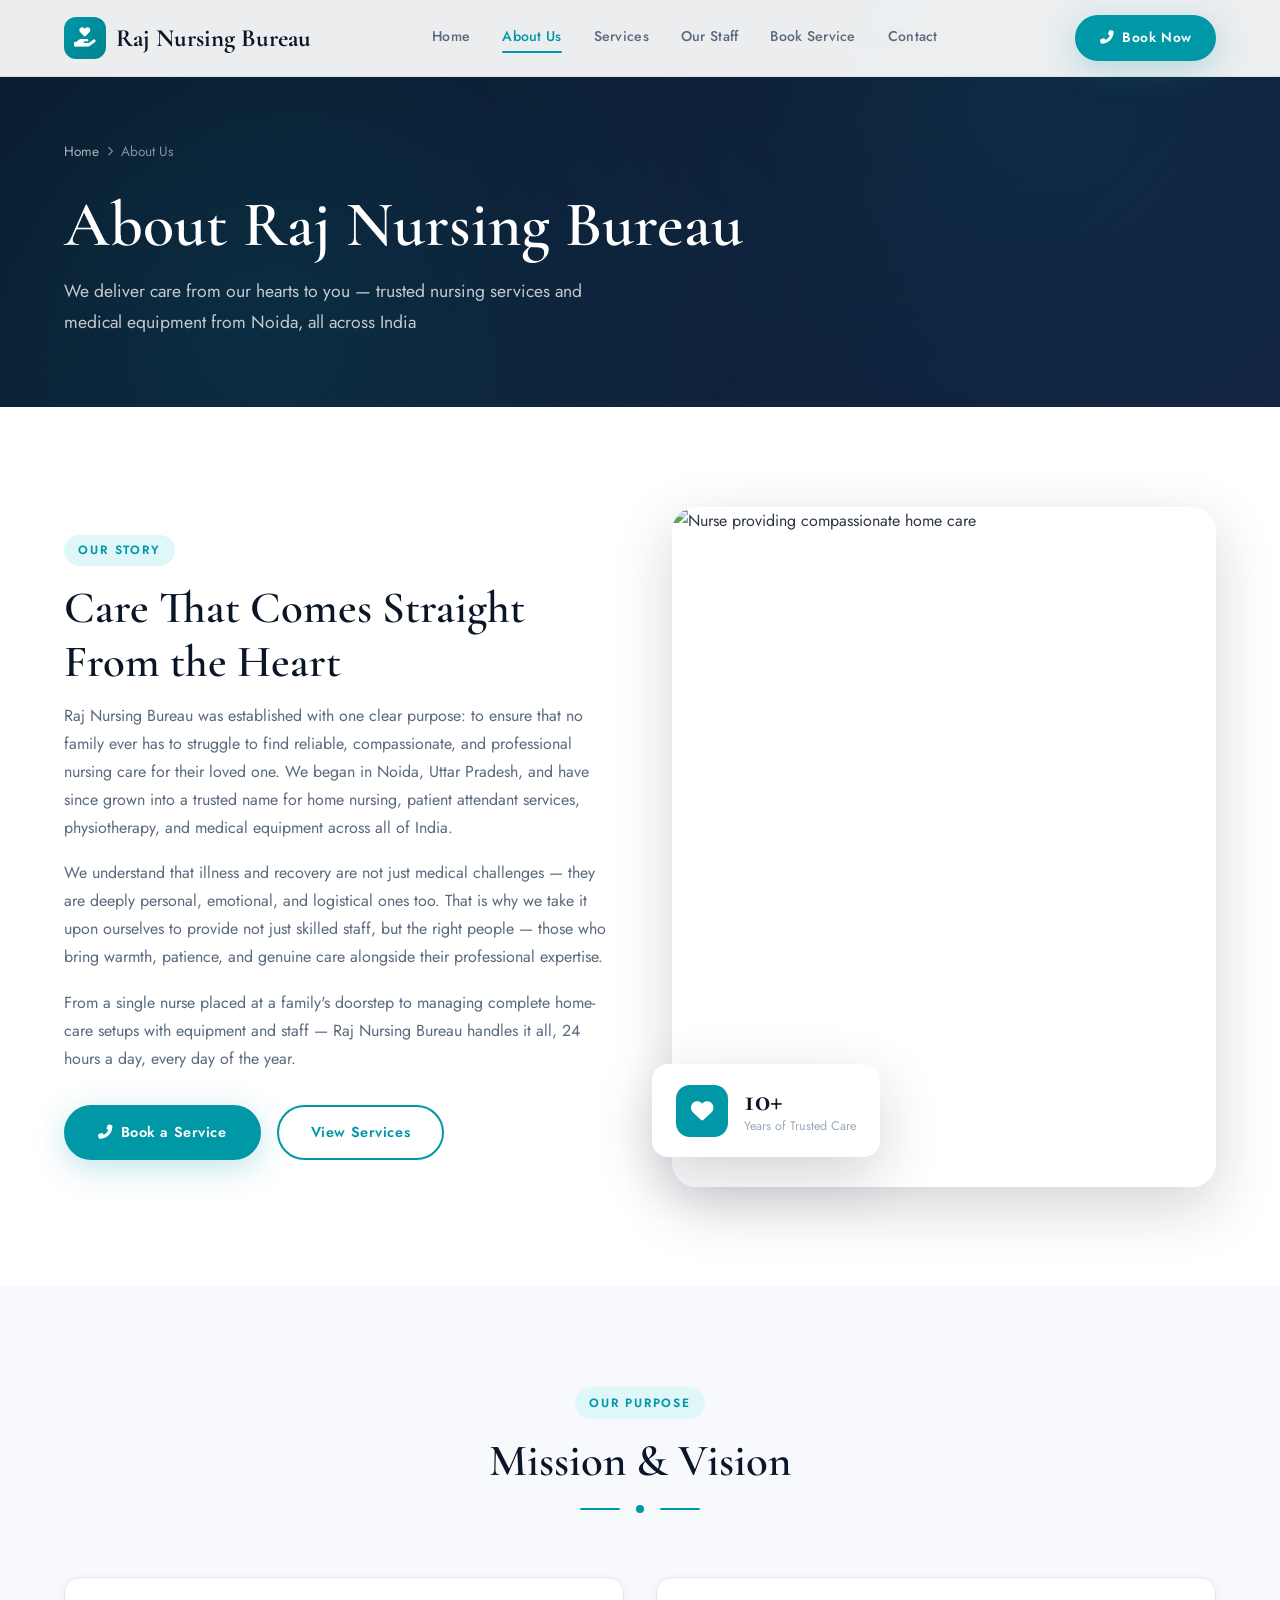
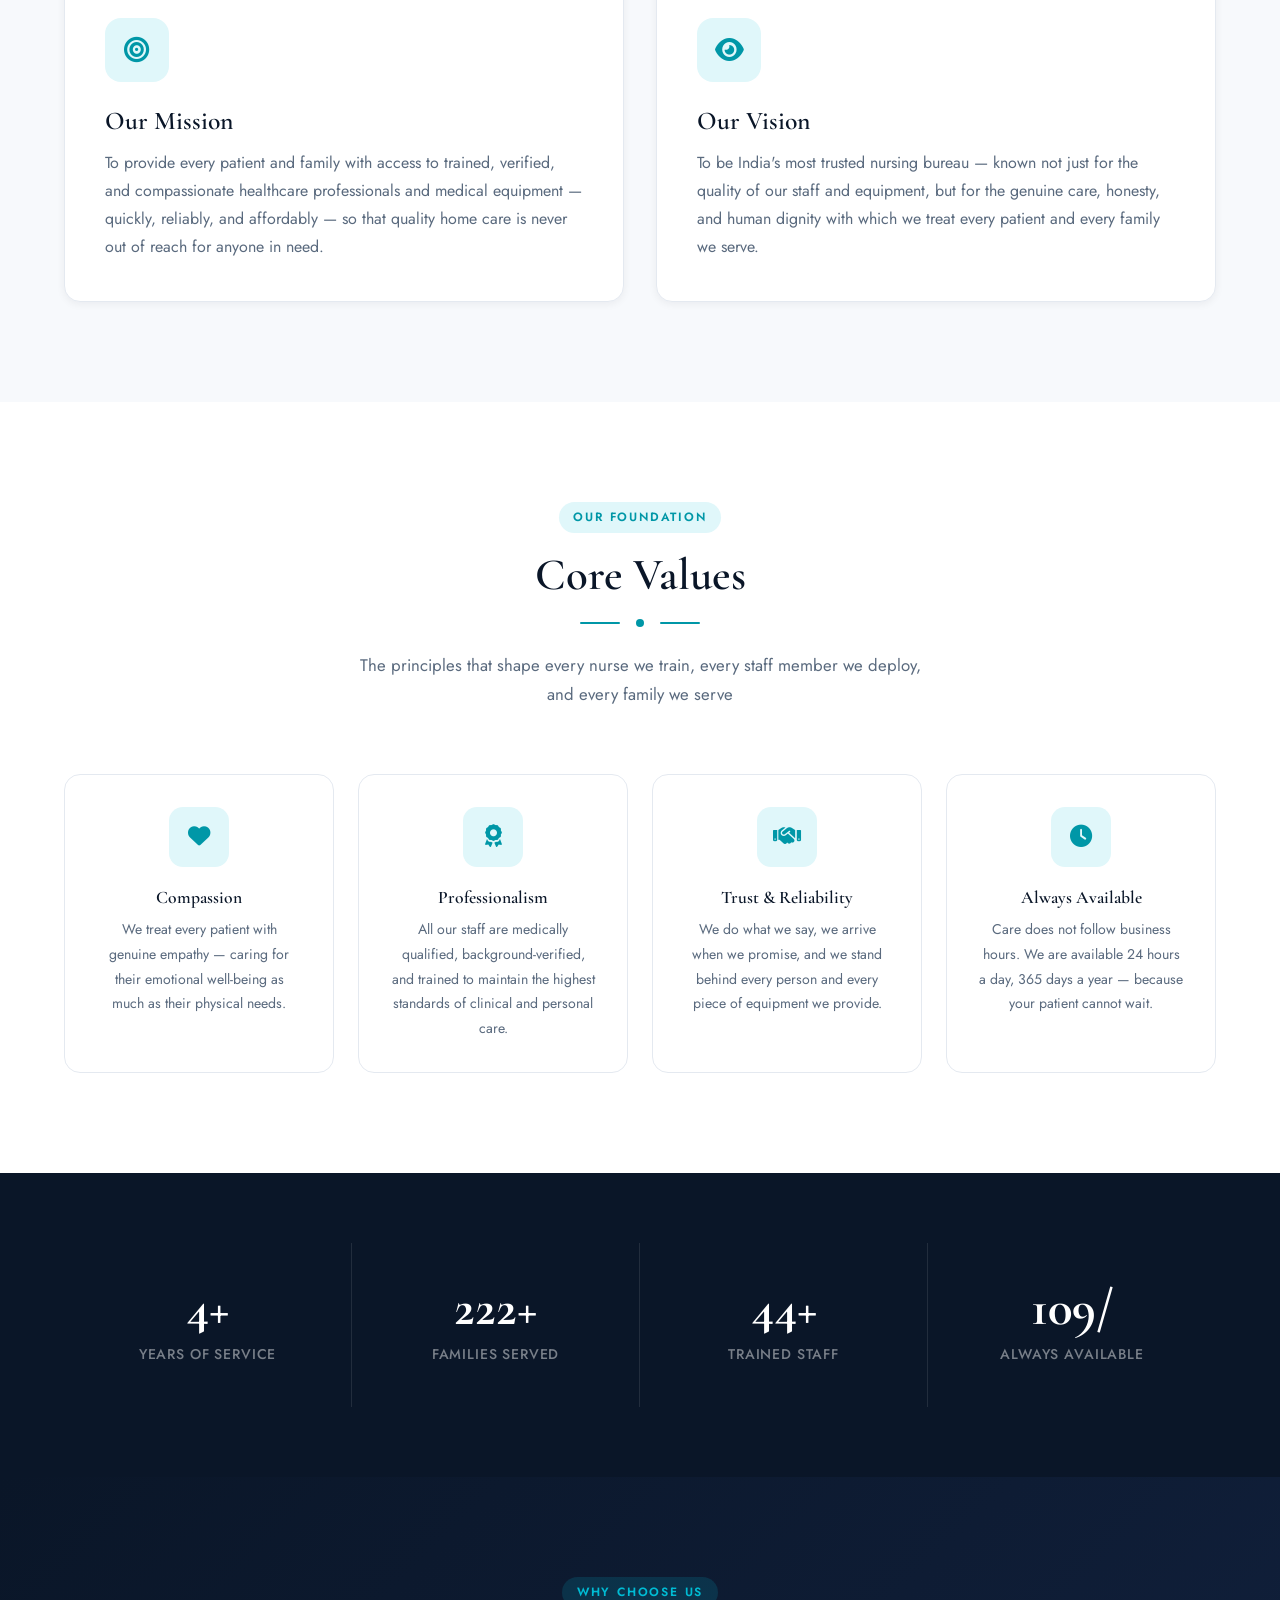
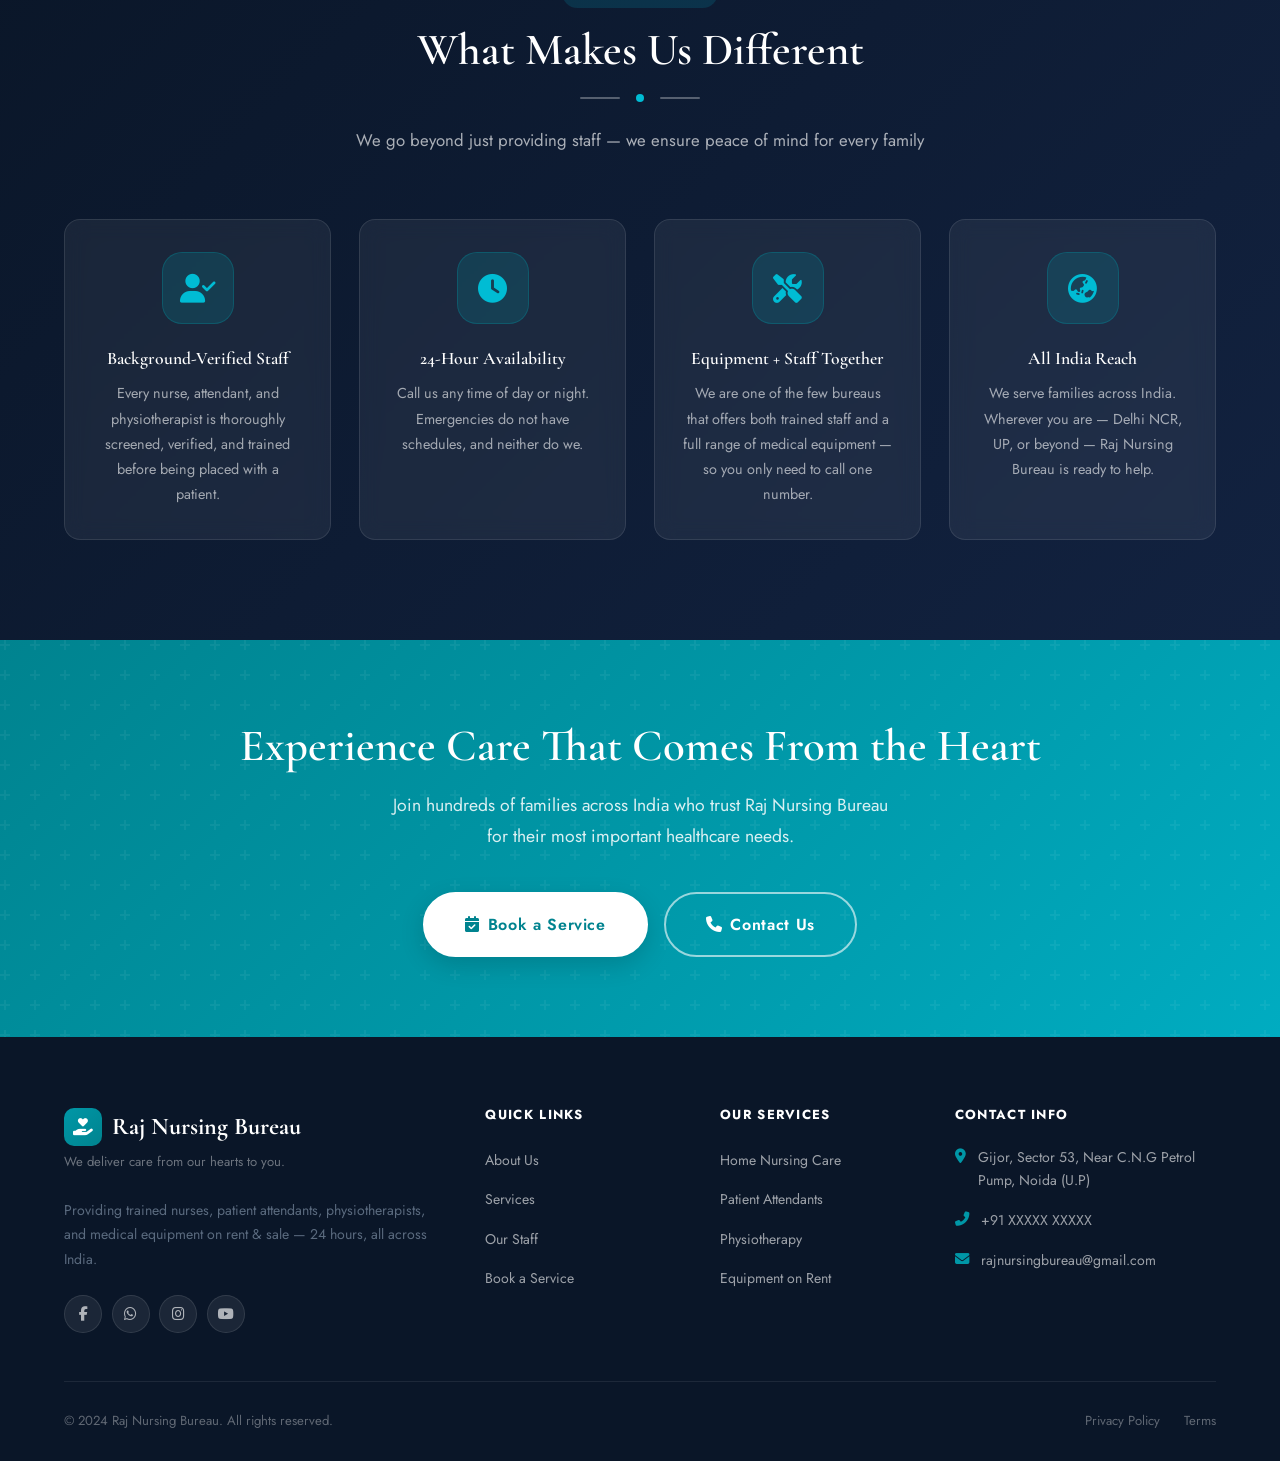
==== commit 30009962: "add a clint services" ====
--- a/about.html
+++ b/about.html
@@ -3,7 +3,7 @@
 <head>
   <meta charset="UTF-8">
   <meta name="viewport" content="width=device-width, initial-scale=1.0">
-  <title>About Us — Raj Health Care</title>
+  <title>About Us — Raj Nursing Bureau</title>
   <link rel="stylesheet" href="css/style.css">
   <link rel="preconnect" href="https://fonts.googleapis.com">
   <link rel="preconnect" href="https://fonts.gstatic.com" crossorigin>
@@ -11,20 +11,21 @@
   <link rel="stylesheet" href="https://cdnjs.cloudflare.com/ajax/libs/font-awesome/6.4.0/css/all.min.css">
 </head>
 <body>
+
 <nav class="navbar" id="navbar">
   <div class="container">
     <a href="index.html" class="nav-brand">
-      <div class="brand-icon"><i class="fas fa-heartbeat"></i></div>Raj Health Care
+      <div class="brand-icon"><i class="fas fa-hand-holding-heart"></i></div>Raj Nursing Bureau
     </a>
     <div class="nav-menu" id="navMenu">
-      <a href="index.html" class="nav-link">Home</a>
-      <a href="about.html" class="nav-link active">About Us</a>
-      <a href="services.html" class="nav-link">Services</a>
-      <a href="doctors.html" class="nav-link">Doctors</a>
-      <a href="appointment.html" class="nav-link">Appointment</a>
-      <a href="contact.html" class="nav-link">Contact</a>
-    </div>
-    <a href="appointment.html" class="btn btn-primary nav-cta"><i class="fas fa-calendar-check"></i> Book Now</a>
+      <a href="index.html"       class="nav-link">Home</a>
+      <a href="about.html"       class="nav-link active">About Us</a>
+      <a href="services.html"    class="nav-link">Services</a>
+      <a href="doctors.html"     class="nav-link">Our Staff</a>
+      <a href="appointment.html" class="nav-link">Book Service</a>
+      <a href="contact.html"     class="nav-link">Contact</a>
+    </div>
+    <a href="appointment.html" class="btn btn-primary nav-cta"><i class="fas fa-phone-alt"></i> Book Now</a>
     <div class="hamburger" id="hamburger"><span></span><span></span><span></span></div>
   </div>
 </nav>
@@ -35,34 +36,35 @@
     <div class="breadcrumb">
       <a href="index.html">Home</a><i class="fas fa-chevron-right"></i><span>About Us</span>
     </div>
-    <h1>About Raj Health Care</h1>
-    <p>Two decades of excellence in compassionate, world-class healthcare delivery</p>
-  </div>
-</section>
-
+    <h1>About Raj Nursing Bureau</h1>
+    <p>We deliver care from our hearts to you — trusted nursing services and medical equipment from Noida, all across India</p>
+  </div>
+</section>
+
+<!-- ========== OUR STORY ========== -->
 <section class="about-story">
   <div class="container">
     <div class="about-grid">
       <div class="about-text animate-fade-up">
         <span class="section-label">Our Story</span>
-        <h2>Healing with Heart Since 2004</h2>
-        <p>Raj Health Care was founded in 2004 with a singular vision: to bring world-class medical expertise to our community with warmth and compassion. What began as a modest clinic has grown into a comprehensive, multi-specialty healthcare institution serving tens of thousands of patients annually.</p>
-        <p>Over two decades, we have invested relentlessly in people, technology, and infrastructure — attracting the finest specialists, deploying cutting-edge diagnostic equipment, and building a care environment that places patients firmly at the centre of everything we do.</p>
-        <p>Our philosophy is simple: treat not just the condition, but the whole person — with dignity, respect, and genuine care.</p>
+        <h2>Care That Comes Straight From the Heart</h2>
+        <p>Raj Nursing Bureau was established with one clear purpose: to ensure that no family ever has to struggle to find reliable, compassionate, and professional nursing care for their loved one. We began in Noida, Uttar Pradesh, and have since grown into a trusted name for home nursing, patient attendant services, physiotherapy, and medical equipment across all of India.</p>
+        <p>We understand that illness and recovery are not just medical challenges — they are deeply personal, emotional, and logistical ones too. That is why we take it upon ourselves to provide not just skilled staff, but the right people — those who bring warmth, patience, and genuine care alongside their professional expertise.</p>
+        <p>From a single nurse placed at a family's doorstep to managing complete home-care setups with equipment and staff — Raj Nursing Bureau handles it all, 24 hours a day, every day of the year.</p>
         <div style="margin-top:2rem;display:flex;gap:1rem;flex-wrap:wrap;">
-          <a href="appointment.html" class="btn btn-primary"><i class="fas fa-calendar-check"></i> Book Appointment</a>
-          <a href="services.html" class="btn btn-secondary">Our Services</a>
+          <a href="appointment.html" class="btn btn-primary"><i class="fas fa-phone-alt"></i> Book a Service</a>
+          <a href="services.html" class="btn btn-secondary">View Services</a>
         </div>
       </div>
       <div class="about-img-wrap animate-fade-right delay-2">
         <div class="about-img-main">
-          <img src="https://images.unsplash.com/photo-1519494026892-80bbd2d6fd0d?w=700&auto=format&fit=crop&q=80" alt="Raj Health Care Hospital">
+          <img src="https://images.unsplash.com/photo-1576765608535-5f04d1e3f289?w=700&auto=format&fit=crop&q=80" alt="Nurse providing compassionate home care">
         </div>
         <div class="about-img-badge">
-          <div class="badge-icon"><i class="fas fa-trophy"></i></div>
+          <div class="badge-icon"><i class="fas fa-heart"></i></div>
           <div>
-            <div class="badge-num">20+</div>
-            <div class="badge-text">Years of Trust</div>
+            <div class="badge-num">10+</div>
+            <div class="badge-text">Years of Trusted Care</div>
           </div>
         </div>
       </div>
@@ -70,6 +72,7 @@
   </div>
 </section>
 
+<!-- ========== MISSION & VISION ========== -->
 <section class="mission-vision">
   <div class="container">
     <div class="section-header">
@@ -81,156 +84,159 @@
       <div class="mv-card fade-in">
         <div class="mv-icon"><i class="fas fa-bullseye"></i></div>
         <h3>Our Mission</h3>
-        <p>To provide exceptional, evidence-based healthcare that improves the quality of life for every patient through innovation, compassion, and an unwavering commitment to clinical excellence.</p>
+        <p>To provide every patient and family with access to trained, verified, and compassionate healthcare professionals and medical equipment — quickly, reliably, and affordably — so that quality home care is never out of reach for anyone in need.</p>
       </div>
       <div class="mv-card fade-in delay-2">
         <div class="mv-icon"><i class="fas fa-eye"></i></div>
         <h3>Our Vision</h3>
-        <p>To be the most trusted and preferred healthcare provider — recognised nationally for clinical excellence, patient-centred care, and a culture of continuous improvement and innovation.</p>
-      </div>
-    </div>
-  </div>
-</section>
-
+        <p>To be India's most trusted nursing bureau — known not just for the quality of our staff and equipment, but for the genuine care, honesty, and human dignity with which we treat every patient and every family we serve.</p>
+      </div>
+    </div>
+  </div>
+</section>
+
+<!-- ========== VALUES ========== -->
 <section class="values">
   <div class="container">
     <div class="section-header">
       <span class="section-label">Our Foundation</span>
       <h2>Core Values</h2>
       <div class="section-divider"><div class="line"></div><div class="dot"></div><div class="line"></div></div>
-      <p>The principles that guide every decision, every interaction, and every moment of care</p>
+      <p>The principles that shape every nurse we train, every staff member we deploy, and every family we serve</p>
     </div>
     <div class="values-grid">
       <div class="value-card fade-in">
         <div class="value-icon"><i class="fas fa-heart"></i></div>
         <h3>Compassion</h3>
-        <p>We treat every patient with genuine empathy, understanding both their physical needs and their emotional journey.</p>
+        <p>We treat every patient with genuine empathy — caring for their emotional well-being as much as their physical needs.</p>
       </div>
       <div class="value-card fade-in delay-1">
         <div class="value-icon"><i class="fas fa-award"></i></div>
-        <h3>Excellence</h3>
-        <p>We maintain the highest clinical standards, continuously improving our skills, services, and outcomes.</p>
+        <h3>Professionalism</h3>
+        <p>All our staff are medically qualified, background-verified, and trained to maintain the highest standards of clinical and personal care.</p>
       </div>
       <div class="value-card fade-in delay-2">
         <div class="value-icon"><i class="fas fa-handshake"></i></div>
-        <h3>Integrity</h3>
-        <p>We act with honesty and transparency in all patient interactions, clinical decisions, and business practices.</p>
+        <h3>Trust &amp; Reliability</h3>
+        <p>We do what we say, we arrive when we promise, and we stand behind every person and every piece of equipment we provide.</p>
       </div>
       <div class="value-card fade-in delay-3">
-        <div class="value-icon"><i class="fas fa-lightbulb"></i></div>
-        <h3>Innovation</h3>
-        <p>We embrace new technologies, research, and treatment methods to continuously improve patient care.</p>
-      </div>
-    </div>
-  </div>
-</section>
-
+        <div class="value-icon"><i class="fas fa-clock"></i></div>
+        <h3>Always Available</h3>
+        <p>Care does not follow business hours. We are available 24 hours a day, 365 days a year — because your patient cannot wait.</p>
+      </div>
+    </div>
+  </div>
+</section>
+
+<!-- ========== STATS ========== -->
 <section class="stats" style="background:var(--navy);">
   <div class="container">
     <div class="stats-grid">
       <div class="stat-card fade-in" style="border-right-color:rgba(255,255,255,.1)">
-        <div class="stat-number" style="color:white">20<span class="stat-accent">+</span></div>
+        <div class="stat-number" style="color:white">10<span class="stat-accent">+</span></div>
         <div class="stat-label" style="color:rgba(255,255,255,.45)">Years of Service</div>
       </div>
       <div class="stat-card fade-in delay-1" style="border-right-color:rgba(255,255,255,.1)">
-        <div class="stat-number" style="color:white">50,000<span class="stat-accent">+</span></div>
-        <div class="stat-label" style="color:rgba(255,255,255,.45)">Happy Patients</div>
+        <div class="stat-number" style="color:white">500<span class="stat-accent">+</span></div>
+        <div class="stat-label" style="color:rgba(255,255,255,.45)">Families Served</div>
       </div>
       <div class="stat-card fade-in delay-2" style="border-right-color:rgba(255,255,255,.1)">
-        <div class="stat-number" style="color:white">25<span class="stat-accent">+</span></div>
-        <div class="stat-label" style="color:rgba(255,255,255,.45)">Expert Doctors</div>
+        <div class="stat-number" style="color:white">100<span class="stat-accent">+</span></div>
+        <div class="stat-label" style="color:rgba(255,255,255,.45)">Trained Staff</div>
       </div>
       <div class="stat-card fade-in delay-3" style="border-right:none">
-        <div class="stat-number" style="color:white">15<span class="stat-accent">+</span></div>
-        <div class="stat-label" style="color:rgba(255,255,255,.45)">Specialties</div>
-      </div>
-    </div>
-  </div>
-</section>
-
+        <div class="stat-number" style="color:white">24<span class="stat-accent">/7</span></div>
+        <div class="stat-label" style="color:rgba(255,255,255,.45)">Always Available</div>
+      </div>
+    </div>
+  </div>
+</section>
+
+<!-- ========== WHY CHOOSE ========== -->
+<section class="why-choose">
+  <div class="container">
+    <div class="section-header">
+      <span class="section-label" style="background:rgba(0,188,212,.15);color:var(--teal-light)">Why Choose Us</span>
+      <h2>What Makes Us Different</h2>
+      <div class="section-divider">
+        <div class="line" style="background:rgba(255,255,255,.3)"></div>
+        <div class="dot" style="background:var(--teal-light)"></div>
+        <div class="line" style="background:rgba(255,255,255,.3)"></div>
+      </div>
+      <p style="color:rgba(255,255,255,.65)">We go beyond just providing staff — we ensure peace of mind for every family</p>
+    </div>
+    <div class="features-grid">
+      <div class="feature-card fade-in">
+        <div class="feature-icon"><i class="fas fa-user-check"></i></div>
+        <h3>Background-Verified Staff</h3>
+        <p>Every nurse, attendant, and physiotherapist is thoroughly screened, verified, and trained before being placed with a patient.</p>
+      </div>
+      <div class="feature-card fade-in delay-1">
+        <div class="feature-icon"><i class="fas fa-clock"></i></div>
+        <h3>24-Hour Availability</h3>
+        <p>Call us any time of day or night. Emergencies do not have schedules, and neither do we.</p>
+      </div>
+      <div class="feature-card fade-in delay-2">
+        <div class="feature-icon"><i class="fas fa-tools"></i></div>
+        <h3>Equipment + Staff Together</h3>
+        <p>We are one of the few bureaus that offers both trained staff and a full range of medical equipment — so you only need to call one number.</p>
+      </div>
+      <div class="feature-card fade-in delay-3">
+        <div class="feature-icon"><i class="fas fa-globe-asia"></i></div>
+        <h3>All India Reach</h3>
+        <p>We serve families across India. Wherever you are — Delhi NCR, UP, or beyond — Raj Nursing Bureau is ready to help.</p>
+      </div>
+    </div>
+  </div>
+</section>
+
+<!-- ========== CTA ========== -->
 <section class="cta">
   <div class="container">
-    <h2>Ready to Experience Better Healthcare?</h2>
-    <p>Join thousands of patients who trust Raj Health Care for their medical needs.</p>
+    <h2>Experience Care That Comes From the Heart</h2>
+    <p>Join hundreds of families across India who trust Raj Nursing Bureau for their most important healthcare needs.</p>
     <div class="cta-buttons">
-      <a href="appointment.html" class="btn btn-white btn-large"><i class="fas fa-calendar-check"></i> Book Appointment</a>
+      <a href="appointment.html" class="btn btn-white btn-large"><i class="fas fa-calendar-check"></i> Book a Service</a>
       <a href="contact.html" class="btn btn-outline-white btn-large"><i class="fas fa-phone"></i> Contact Us</a>
     </div>
   </div>
 </section>
-<!-- ========== FOOTER ========== -->
+
 <footer class="footer">
   <div class="container">
     <div class="footer-grid">
       <div>
         <div class="footer-brand-wrap">
-          <div class="footer-brand">
-            <div class="brand-icon"><i class="fas fa-heartbeat"></i></div>
-            Raj Health Care
-          </div>
-          <div class="footer-tagline">Excellence in Healthcare Since 2004</div>
-        </div>
-        <p class="footer-desc">Providing quality healthcare services with compassion and excellence. Your health and well-being are our highest priority.</p>
+          <div class="footer-brand"><div class="brand-icon"><i class="fas fa-hand-holding-heart"></i></div>Raj Nursing Bureau</div>
+          <div class="footer-tagline">We deliver care from our hearts to you.</div>
+        </div>
+        <p class="footer-desc">Providing trained nurses, patient attendants, physiotherapists, and medical equipment on rent &amp; sale — 24 hours, all across India.</p>
         <div class="social-links">
-          <a href="#" aria-label="Facebook"><i class="fab fa-facebook-f"></i></a>
-          <a href="#" aria-label="Twitter"><i class="fab fa-twitter"></i></a>
-          <a href="#" aria-label="Instagram"><i class="fab fa-instagram"></i></a>
-          <a href="#" aria-label="LinkedIn"><i class="fab fa-linkedin-in"></i></a>
-          <a href="#" aria-label="YouTube"><i class="fab fa-youtube"></i></a>
-        </div>
-      </div>
-      <div class="footer-col">
-        <h4>Quick Links</h4>
-        <ul>
-          <li><a href="about.html">About Us</a></li>
-          <li><a href="services.html">Our Services</a></li>
-          <li><a href="doctors.html">Our Doctors</a></li>
-          <li><a href="appointment.html">Book Appointment</a></li>
-          <li><a href="contact.html">Contact Us</a></li>
-        </ul>
-      </div>
-      <div class="footer-col">
-        <h4>Specialties</h4>
-        <ul>
-          <li><a href="services.html">General Medicine</a></li>
-          <li><a href="services.html">Cardiology</a></li>
-          <li><a href="services.html">Neurology</a></li>
-          <li><a href="services.html">Pediatrics</a></li>
-          <li><a href="services.html">Orthopedics</a></li>
-          <li><a href="services.html">Gynecology</a></li>
-        </ul>
-      </div>
-      <div class="footer-col">
-        <h4>Contact Info</h4>
-        <div class="footer-contact-item">
-          <i class="fas fa-map-marker-alt"></i>
-          <span>123 Health Street, Medical District<br>City — 110001</span>
-        </div>
-        <div class="footer-contact-item">
-          <i class="fas fa-phone-alt"></i>
-          <span><a href="tel:+919876543210">+91 98765 43210</a><br><a href="tel:+919876543211">+91 98765 43211 (Emergency)</a></span>
-        </div>
-        <div class="footer-contact-item">
-          <i class="fas fa-envelope"></i>
-          <span><a href="mailto:info@rajhealthcare.com">info@rajhealthcare.com</a></span>
-        </div>
-        <div class="footer-contact-item">
-          <i class="fas fa-clock"></i>
-          <span>Mon–Sat: 9AM–6PM<br>Emergency: 24/7</span>
-        </div>
+          <a href="#"><i class="fab fa-facebook-f"></i></a><a href="#"><i class="fab fa-whatsapp"></i></a>
+          <a href="#"><i class="fab fa-instagram"></i></a><a href="#"><i class="fab fa-youtube"></i></a>
+        </div>
+      </div>
+      <div class="footer-col"><h4>Quick Links</h4><ul>
+        <li><a href="about.html">About Us</a></li><li><a href="services.html">Services</a></li>
+        <li><a href="doctors.html">Our Staff</a></li><li><a href="appointment.html">Book a Service</a></li>
+      </ul></div>
+      <div class="footer-col"><h4>Our Services</h4><ul>
+        <li><a href="services.html">Home Nursing Care</a></li><li><a href="services.html">Patient Attendants</a></li>
+        <li><a href="services.html">Physiotherapy</a></li><li><a href="services.html">Equipment on Rent</a></li>
+      </ul></div>
+      <div class="footer-col"><h4>Contact Info</h4>
+        <div class="footer-contact-item"><i class="fas fa-map-marker-alt"></i><span>Gijor, Sector 53, Near C.N.G Petrol Pump, Noida (U.P)</span></div>
+        <div class="footer-contact-item"><i class="fas fa-phone-alt"></i><span><a href="tel:+911234567890">+91 XXXXX XXXXX</a></span></div>
+        <div class="footer-contact-item"><i class="fas fa-envelope"></i><span><a href="mailto:rajnursingbureau@gmail.com">rajnursingbureau@gmail.com</a></span></div>
       </div>
     </div>
     <div class="footer-bottom">
-      <span>&copy; 2024 Raj Health Care. All rights reserved.</span>
-      <div class="footer-bottom-links">
-        <a href="#">Privacy Policy</a>
-        <a href="#">Terms of Service</a>
-        <a href="#">Sitemap</a>
-      </div>
+      <span>&copy; 2024 Raj Nursing Bureau. All rights reserved.</span>
+      <div class="footer-bottom-links"><a href="#">Privacy Policy</a><a href="#">Terms</a></div>
     </div>
   </div>
 </footer>
-
 <script src="js/script.js"></script>
 </body>
 </html>
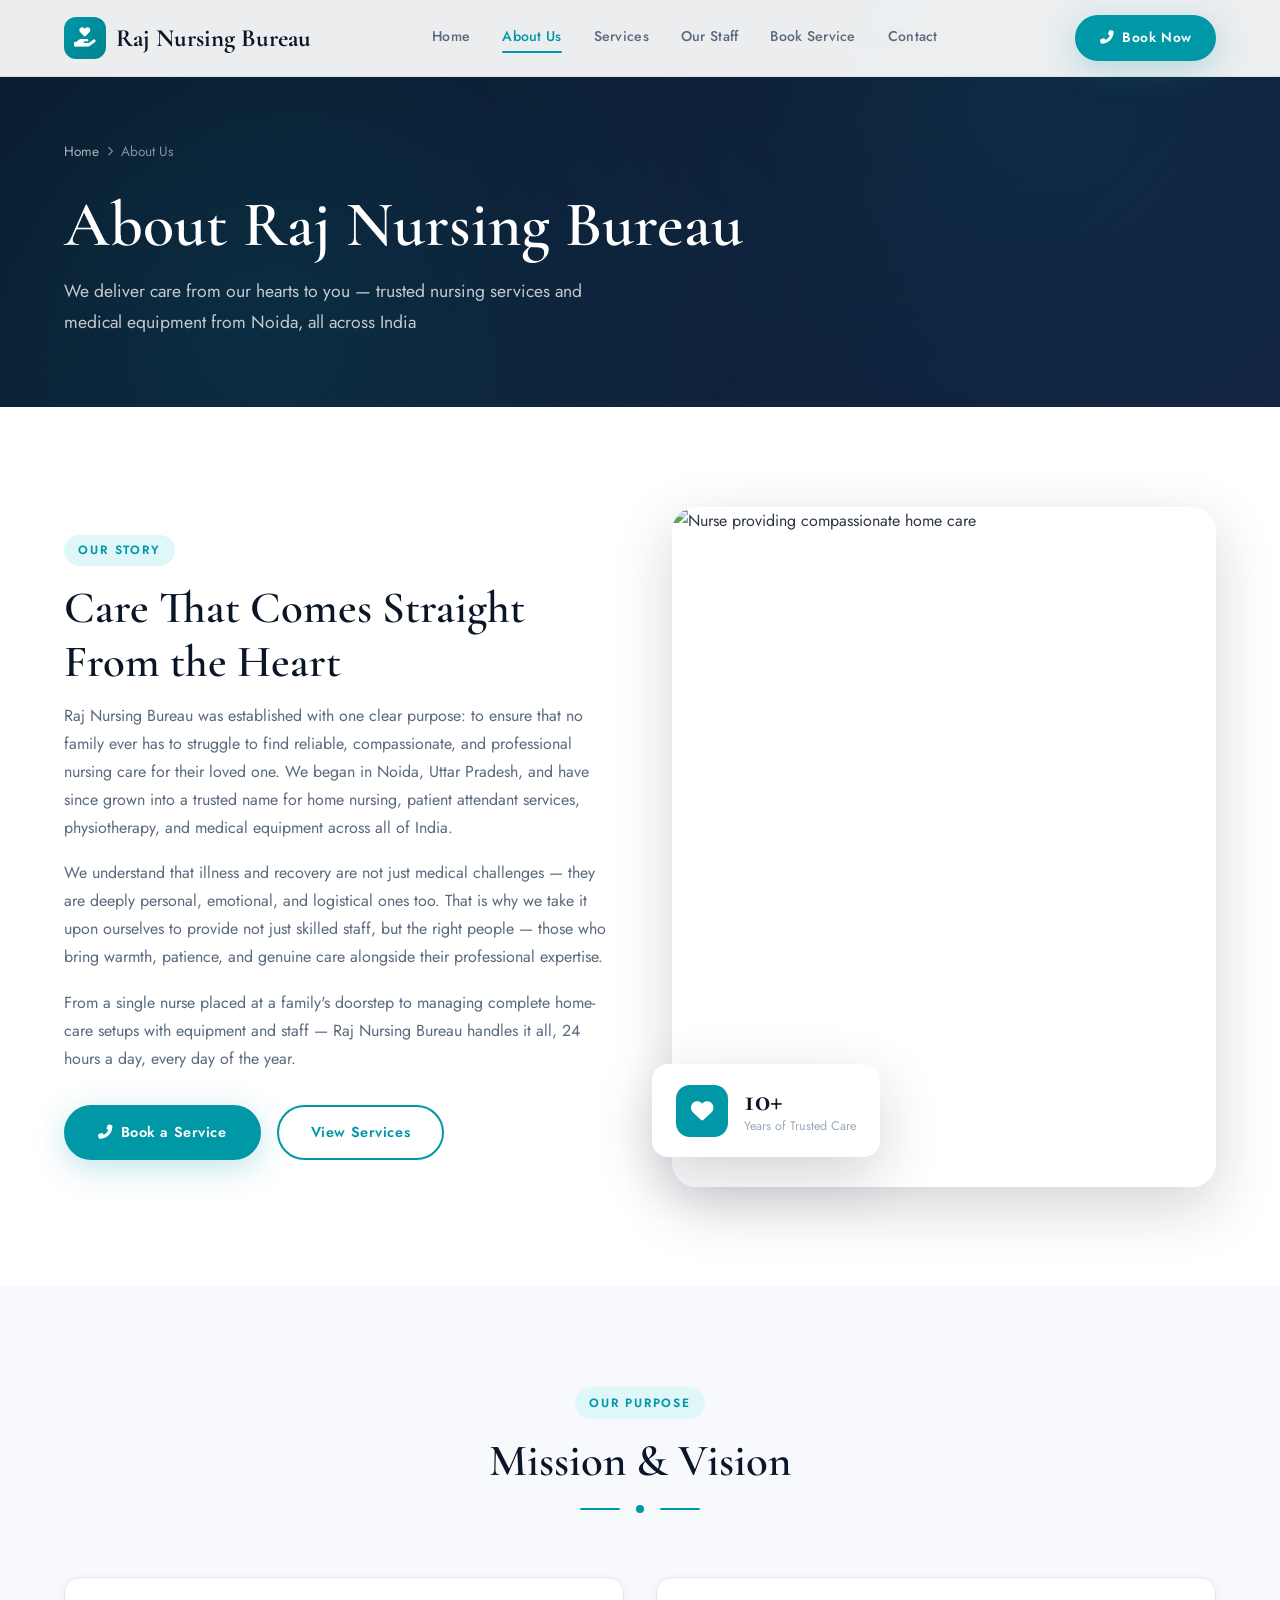
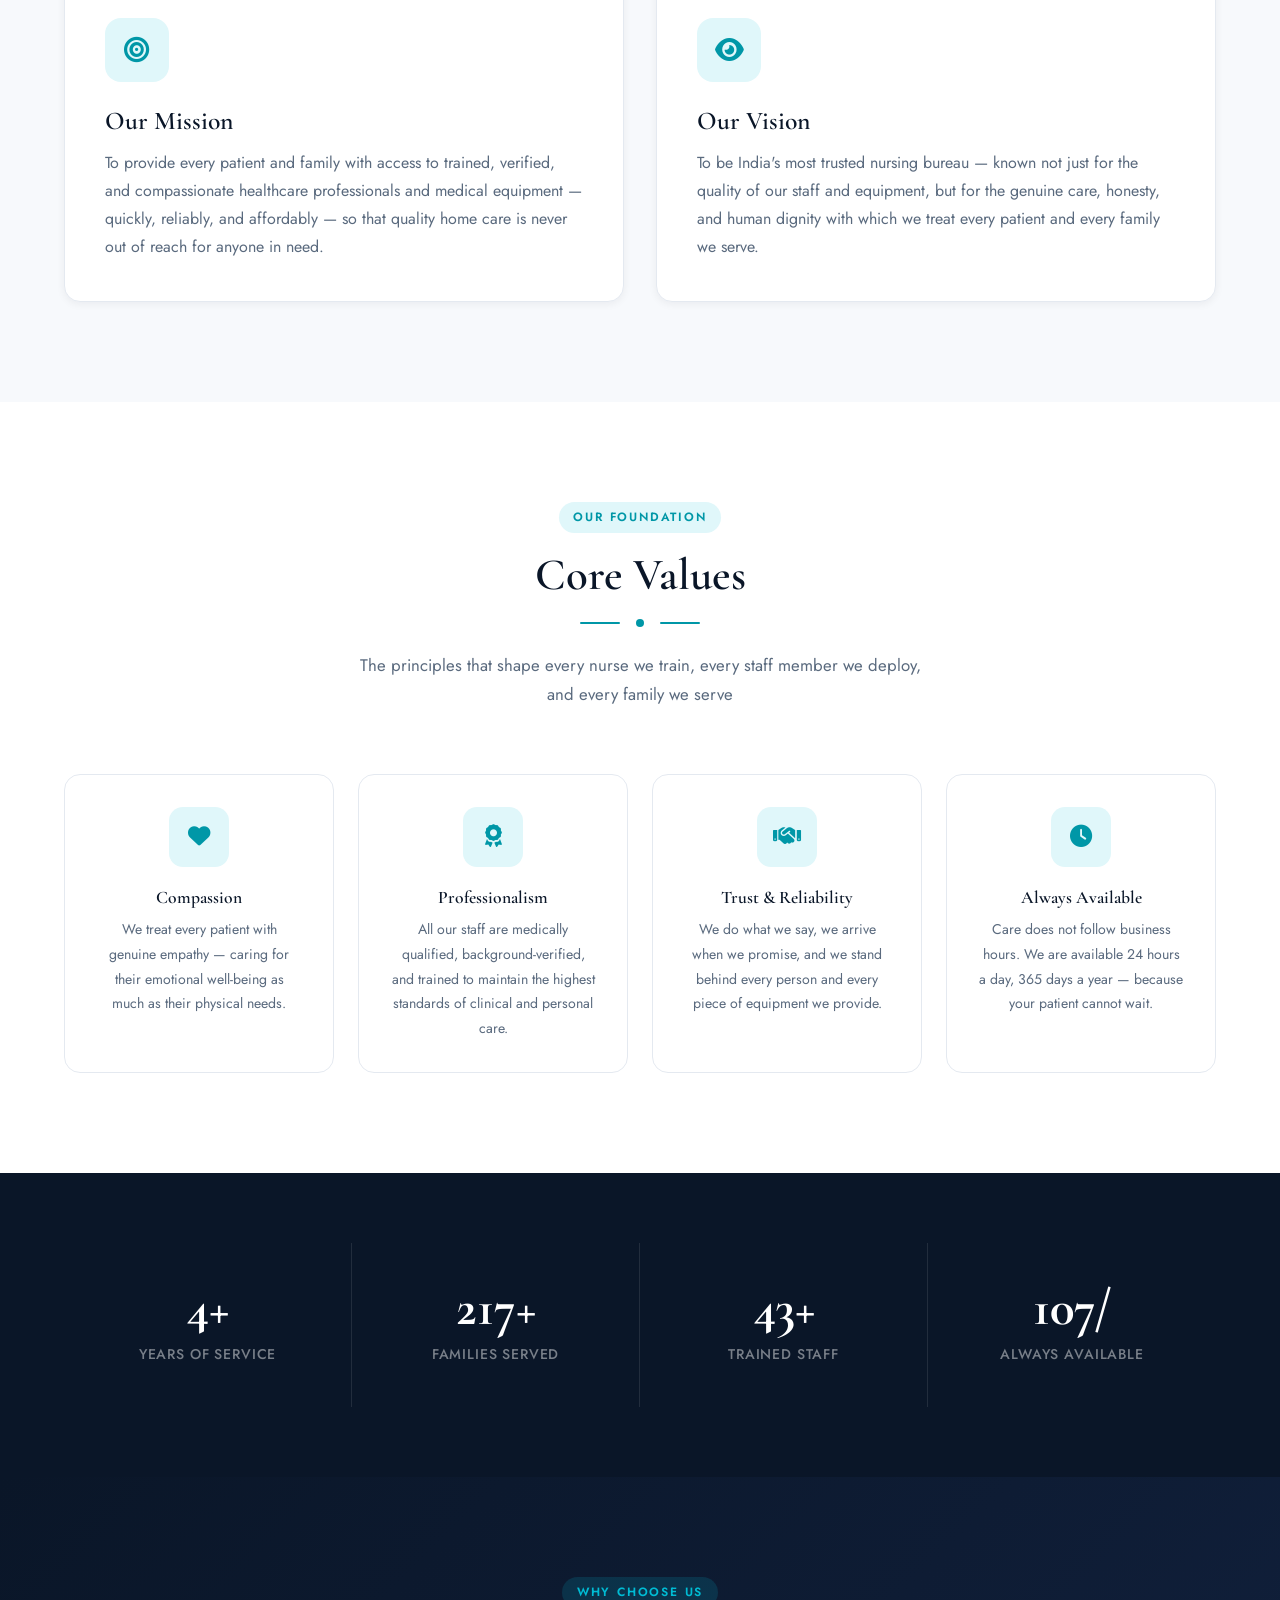
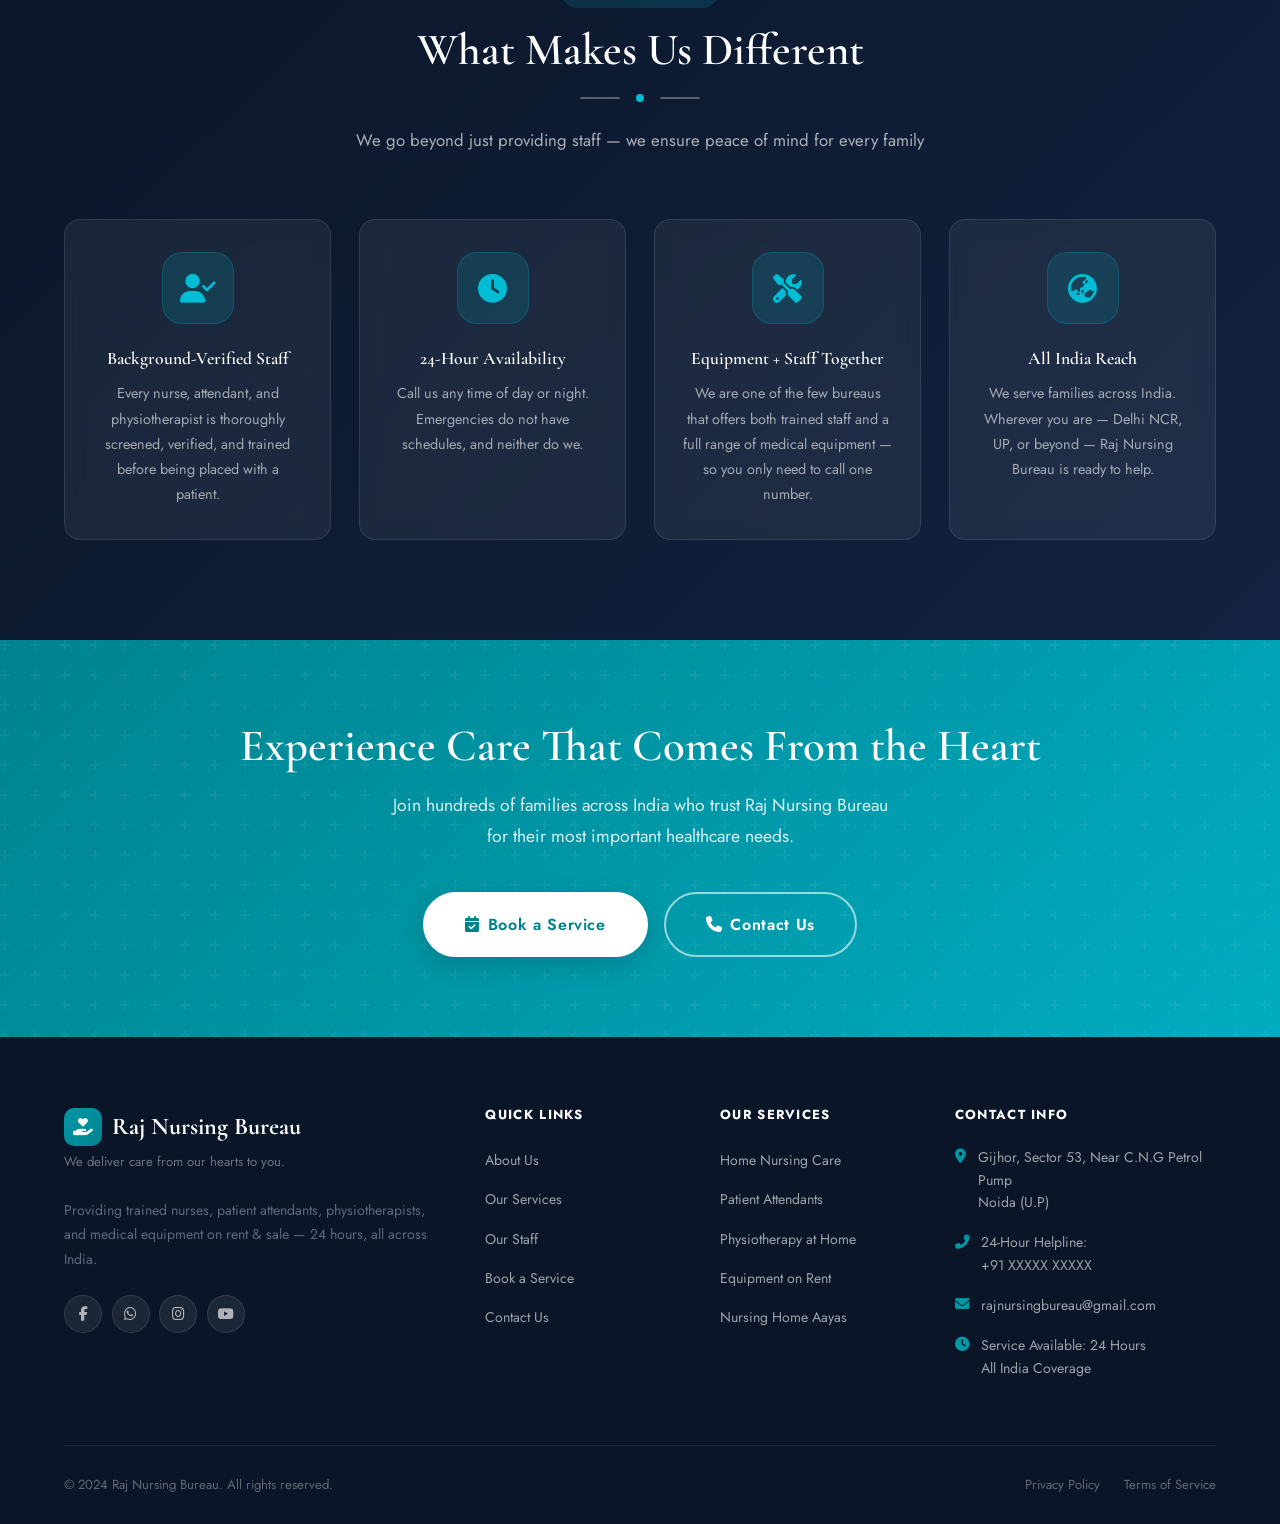
==== commit 06582ae0: "service added" ====
--- a/about.html
+++ b/about.html
@@ -202,41 +202,74 @@
     </div>
   </div>
 </section>
-
+<!-- ========== FOOTER ========== -->
 <footer class="footer">
   <div class="container">
     <div class="footer-grid">
       <div>
         <div class="footer-brand-wrap">
-          <div class="footer-brand"><div class="brand-icon"><i class="fas fa-hand-holding-heart"></i></div>Raj Nursing Bureau</div>
+          <div class="footer-brand">
+            <div class="brand-icon"><i class="fas fa-hand-holding-heart"></i></div>
+            Raj Nursing Bureau
+          </div>
           <div class="footer-tagline">We deliver care from our hearts to you.</div>
         </div>
         <p class="footer-desc">Providing trained nurses, patient attendants, physiotherapists, and medical equipment on rent &amp; sale — 24 hours, all across India.</p>
         <div class="social-links">
-          <a href="#"><i class="fab fa-facebook-f"></i></a><a href="#"><i class="fab fa-whatsapp"></i></a>
-          <a href="#"><i class="fab fa-instagram"></i></a><a href="#"><i class="fab fa-youtube"></i></a>
-        </div>
-      </div>
-      <div class="footer-col"><h4>Quick Links</h4><ul>
-        <li><a href="about.html">About Us</a></li><li><a href="services.html">Services</a></li>
-        <li><a href="doctors.html">Our Staff</a></li><li><a href="appointment.html">Book a Service</a></li>
-      </ul></div>
-      <div class="footer-col"><h4>Our Services</h4><ul>
-        <li><a href="services.html">Home Nursing Care</a></li><li><a href="services.html">Patient Attendants</a></li>
-        <li><a href="services.html">Physiotherapy</a></li><li><a href="services.html">Equipment on Rent</a></li>
-      </ul></div>
-      <div class="footer-col"><h4>Contact Info</h4>
-        <div class="footer-contact-item"><i class="fas fa-map-marker-alt"></i><span>Gijor, Sector 53, Near C.N.G Petrol Pump, Noida (U.P)</span></div>
-        <div class="footer-contact-item"><i class="fas fa-phone-alt"></i><span><a href="tel:+911234567890">+91 XXXXX XXXXX</a></span></div>
-        <div class="footer-contact-item"><i class="fas fa-envelope"></i><span><a href="mailto:rajnursingbureau@gmail.com">rajnursingbureau@gmail.com</a></span></div>
+          <a href="#" aria-label="Facebook"><i class="fab fa-facebook-f"></i></a>
+          <a href="#" aria-label="WhatsApp"><i class="fab fa-whatsapp"></i></a>
+          <a href="#" aria-label="Instagram"><i class="fab fa-instagram"></i></a>
+          <a href="#" aria-label="YouTube"><i class="fab fa-youtube"></i></a>
+        </div>
+      </div>
+      <div class="footer-col">
+        <h4>Quick Links</h4>
+        <ul>
+          <li><a href="about.html">About Us</a></li>
+          <li><a href="services.html">Our Services</a></li>
+          <li><a href="doctors.html">Our Staff</a></li>
+          <li><a href="appointment.html">Book a Service</a></li>
+          <li><a href="contact.html">Contact Us</a></li>
+        </ul>
+      </div>
+      <div class="footer-col">
+        <h4>Our Services</h4>
+        <ul>
+          <li><a href="services.html">Home Nursing Care</a></li>
+          <li><a href="services.html">Patient Attendants</a></li>
+          <li><a href="services.html">Physiotherapy at Home</a></li>
+          <li><a href="services.html">Equipment on Rent</a></li>
+          <li><a href="services.html">Nursing Home Aayas</a></li>
+        </ul>
+      </div>
+      <div class="footer-col">
+        <h4>Contact Info</h4>
+        <div class="footer-contact-item">
+          <i class="fas fa-map-marker-alt"></i>
+          <span>Gijhor, Sector 53, Near C.N.G Petrol Pump<br>Noida (U.P)</span>
+        </div>
+        <div class="footer-contact-item">
+          <i class="fas fa-phone-alt"></i>
+          <span>24-Hour Helpline:<br><a href="tel:+911234567890">+91 XXXXX XXXXX</a></span>
+        </div>
+        <div class="footer-contact-item">
+          <i class="fas fa-envelope"></i>
+          <span><a href="mailto:rajnursingbureau@gmail.com">rajnursingbureau@gmail.com</a></span>
+        </div>
+        <div class="footer-contact-item">
+          <i class="fas fa-clock"></i>
+          <span>Service Available: 24 Hours<br>All India Coverage</span>
+        </div>
       </div>
     </div>
     <div class="footer-bottom">
       <span>&copy; 2024 Raj Nursing Bureau. All rights reserved.</span>
-      <div class="footer-bottom-links"><a href="#">Privacy Policy</a><a href="#">Terms</a></div>
+      <div class="footer-bottom-links"><a href="#">Privacy Policy</a><a href="#">Terms of Service</a></div>
     </div>
   </div>
 </footer>
+
+
 <script src="js/script.js"></script>
 </body>
 </html>
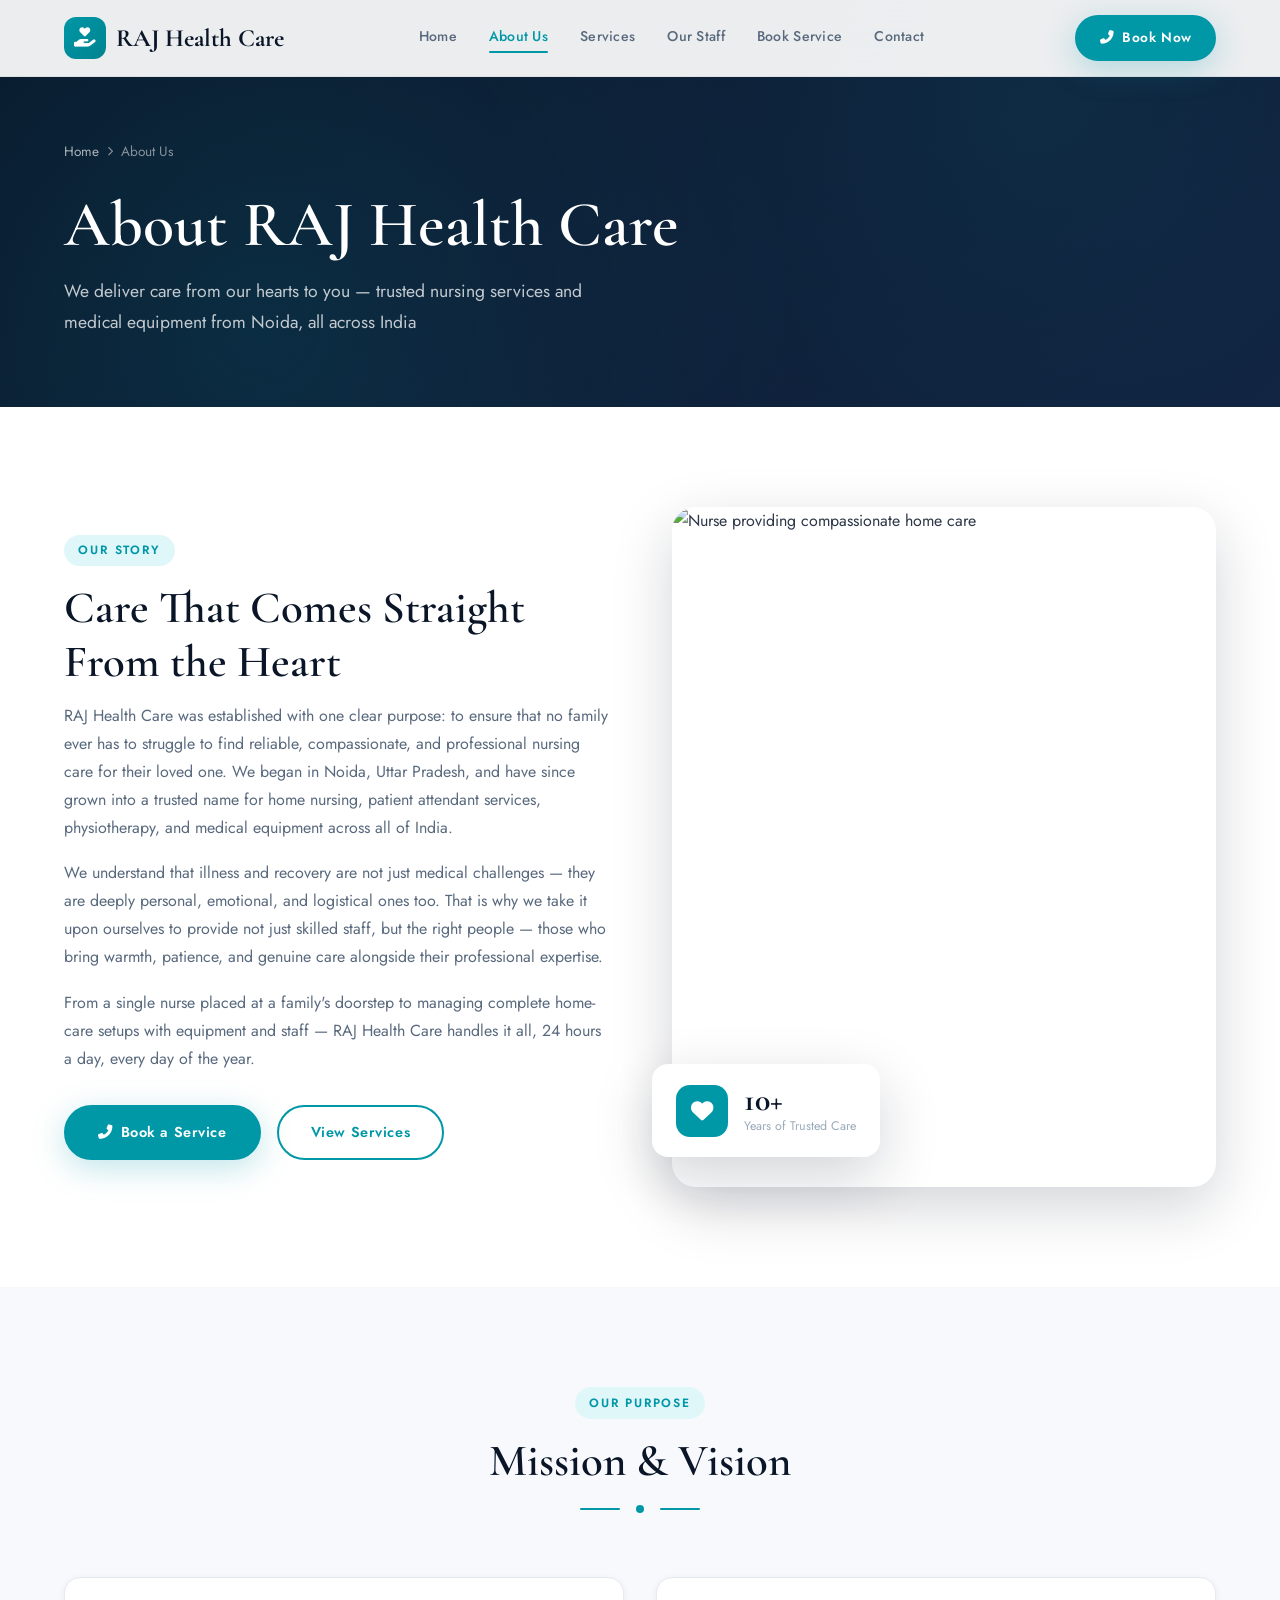
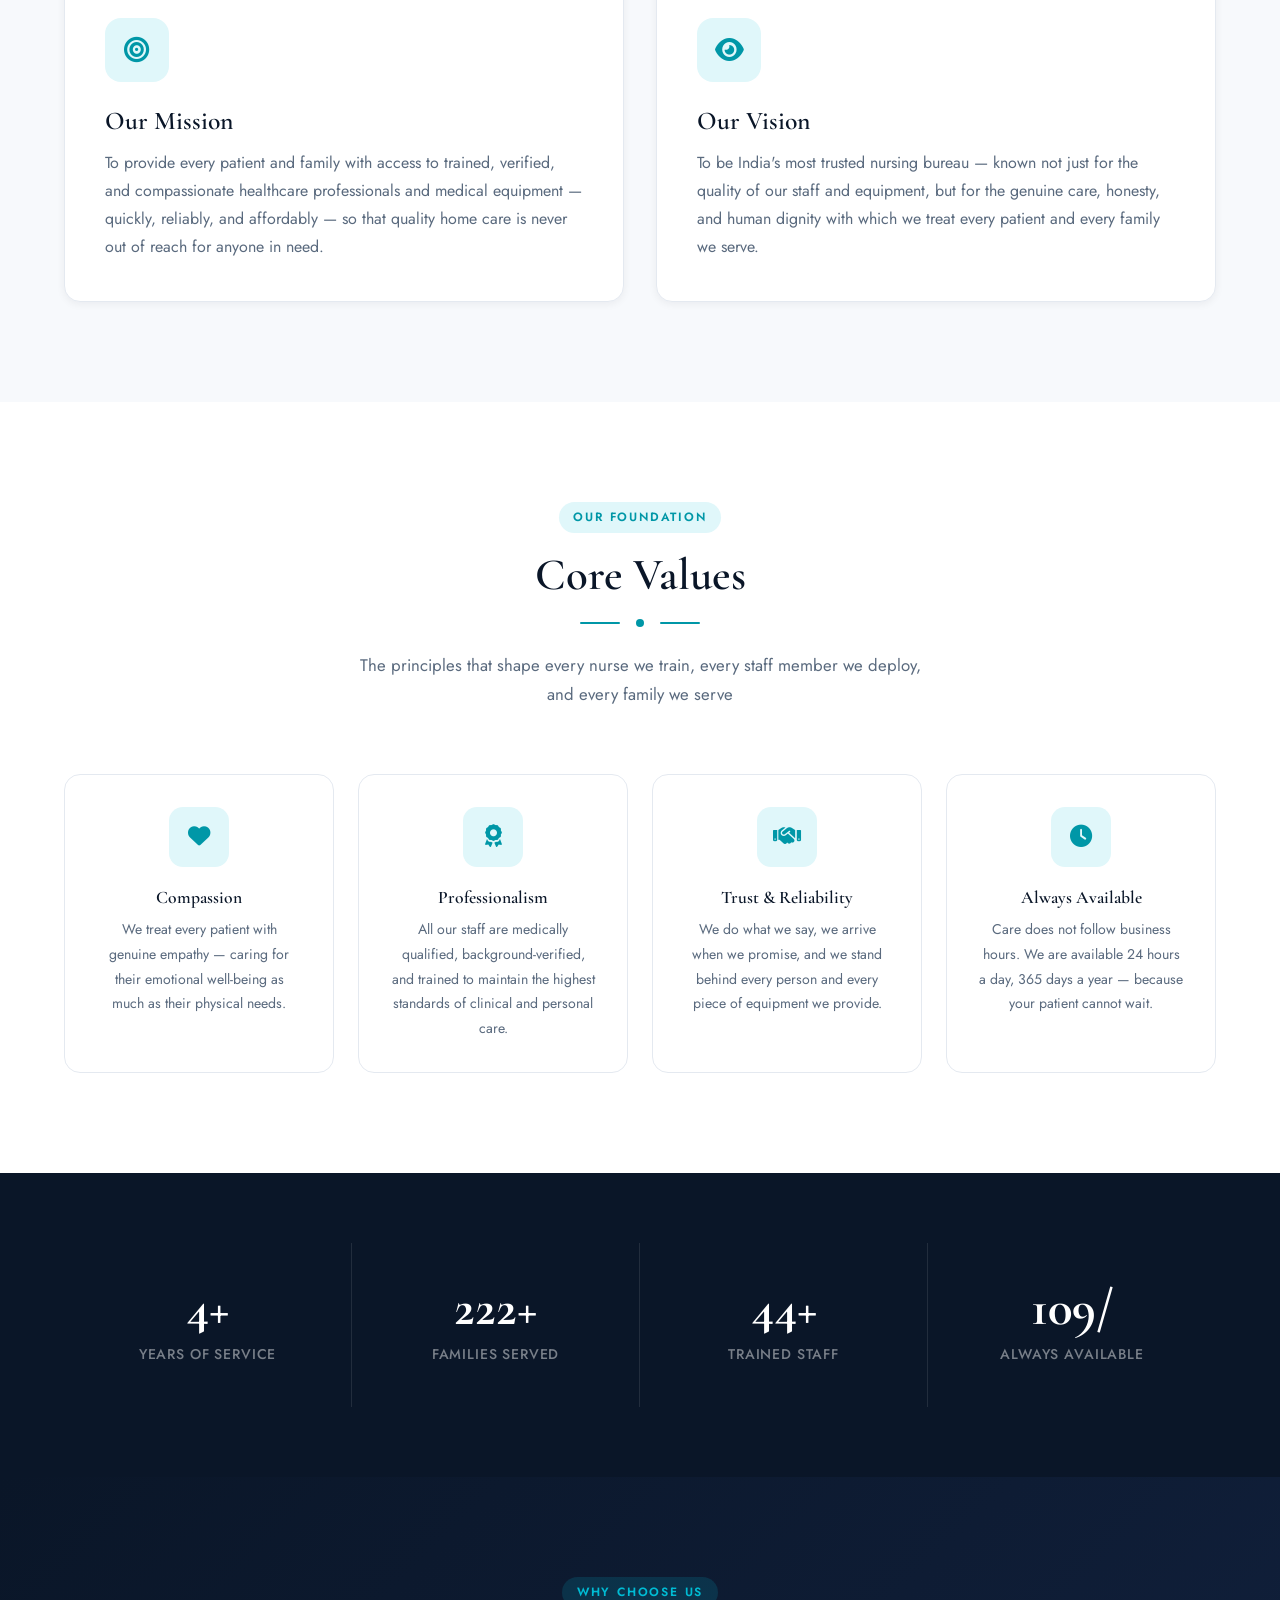
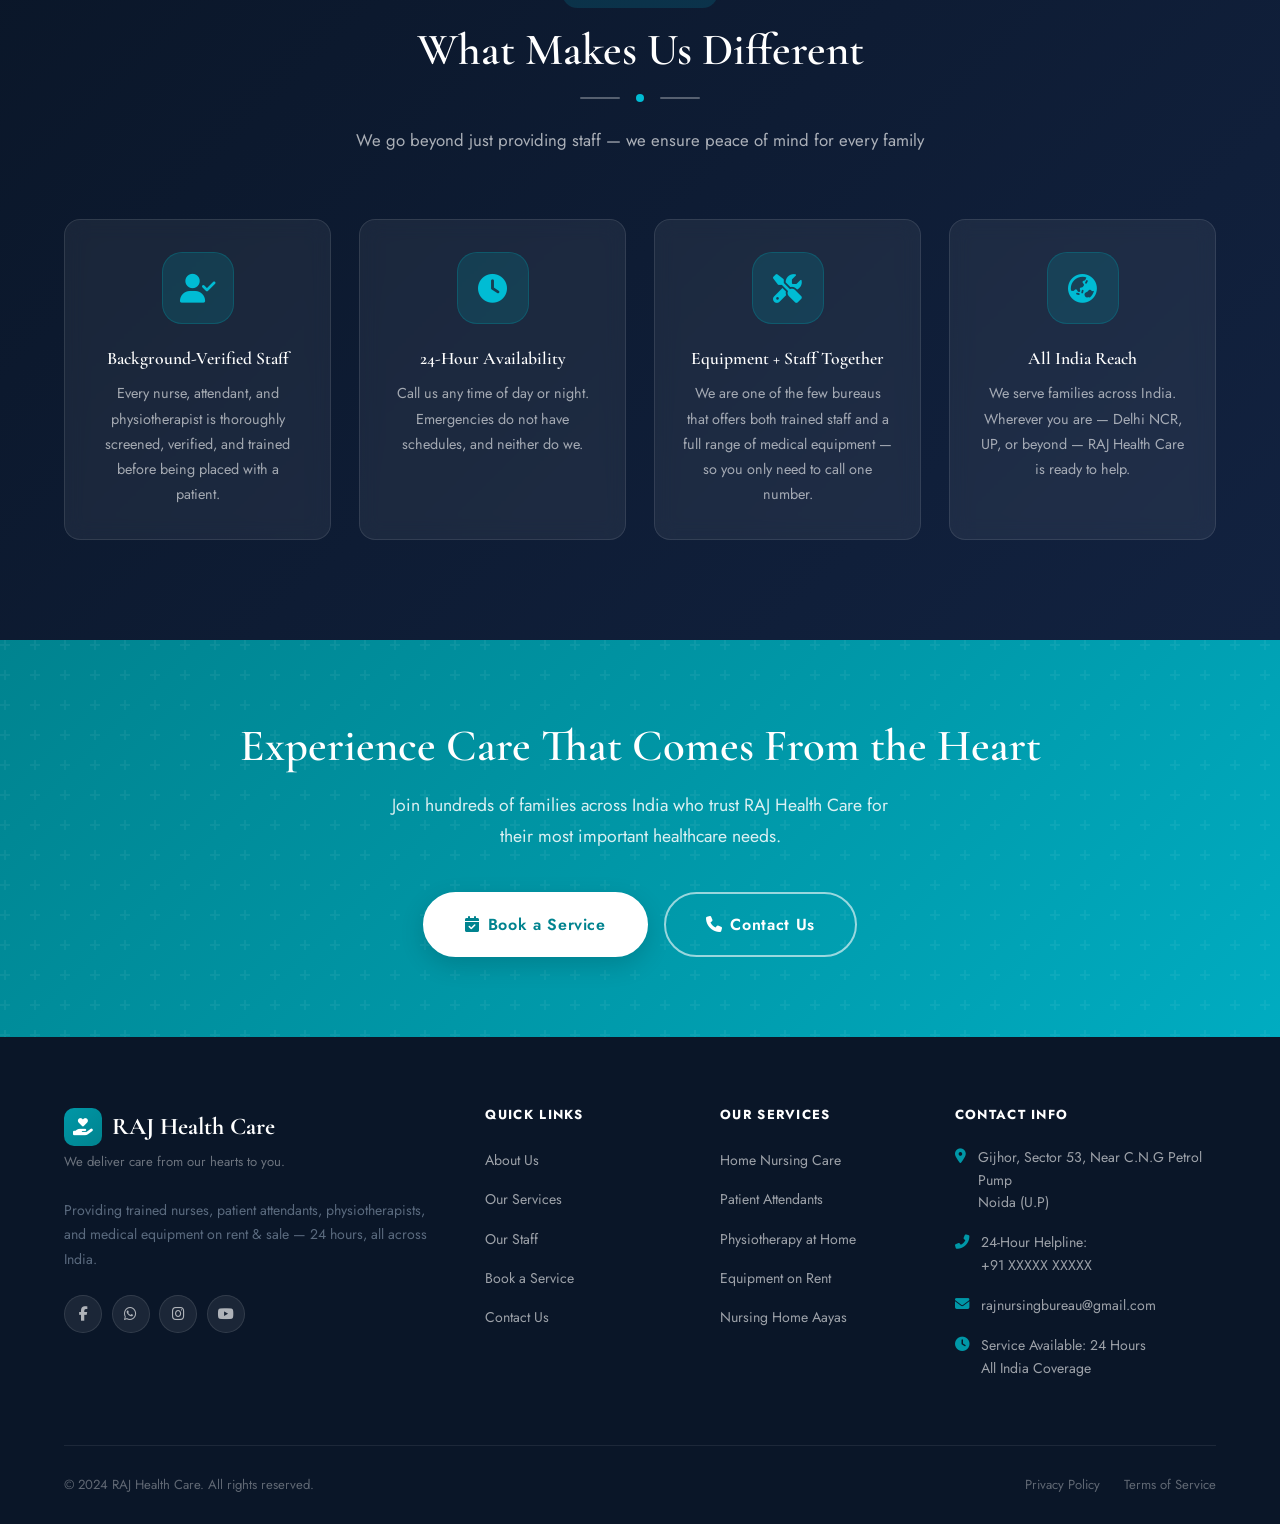
==== commit f9a25630: "service section added" ====
--- a/about.html
+++ b/about.html
@@ -3,7 +3,7 @@
 <head>
   <meta charset="UTF-8">
   <meta name="viewport" content="width=device-width, initial-scale=1.0">
-  <title>About Us — Raj Nursing Bureau</title>
+  <title>About Us — RAJ Health Care</title>
   <link rel="stylesheet" href="css/style.css">
   <link rel="preconnect" href="https://fonts.googleapis.com">
   <link rel="preconnect" href="https://fonts.gstatic.com" crossorigin>
@@ -15,7 +15,7 @@
 <nav class="navbar" id="navbar">
   <div class="container">
     <a href="index.html" class="nav-brand">
-      <div class="brand-icon"><i class="fas fa-hand-holding-heart"></i></div>Raj Nursing Bureau
+      <div class="brand-icon"><i class="fas fa-hand-holding-heart"></i></div>RAJ Health Care
     </a>
     <div class="nav-menu" id="navMenu">
       <a href="index.html"       class="nav-link">Home</a>
@@ -36,7 +36,7 @@
     <div class="breadcrumb">
       <a href="index.html">Home</a><i class="fas fa-chevron-right"></i><span>About Us</span>
     </div>
-    <h1>About Raj Nursing Bureau</h1>
+    <h1>About RAJ Health Care</h1>
     <p>We deliver care from our hearts to you — trusted nursing services and medical equipment from Noida, all across India</p>
   </div>
 </section>
@@ -48,9 +48,9 @@
       <div class="about-text animate-fade-up">
         <span class="section-label">Our Story</span>
         <h2>Care That Comes Straight From the Heart</h2>
-        <p>Raj Nursing Bureau was established with one clear purpose: to ensure that no family ever has to struggle to find reliable, compassionate, and professional nursing care for their loved one. We began in Noida, Uttar Pradesh, and have since grown into a trusted name for home nursing, patient attendant services, physiotherapy, and medical equipment across all of India.</p>
+        <p>RAJ Health Care was established with one clear purpose: to ensure that no family ever has to struggle to find reliable, compassionate, and professional nursing care for their loved one. We began in Noida, Uttar Pradesh, and have since grown into a trusted name for home nursing, patient attendant services, physiotherapy, and medical equipment across all of India.</p>
         <p>We understand that illness and recovery are not just medical challenges — they are deeply personal, emotional, and logistical ones too. That is why we take it upon ourselves to provide not just skilled staff, but the right people — those who bring warmth, patience, and genuine care alongside their professional expertise.</p>
-        <p>From a single nurse placed at a family's doorstep to managing complete home-care setups with equipment and staff — Raj Nursing Bureau handles it all, 24 hours a day, every day of the year.</p>
+        <p>From a single nurse placed at a family's doorstep to managing complete home-care setups with equipment and staff — RAJ Health Care handles it all, 24 hours a day, every day of the year.</p>
         <div style="margin-top:2rem;display:flex;gap:1rem;flex-wrap:wrap;">
           <a href="appointment.html" class="btn btn-primary"><i class="fas fa-phone-alt"></i> Book a Service</a>
           <a href="services.html" class="btn btn-secondary">View Services</a>
@@ -185,7 +185,7 @@
       <div class="feature-card fade-in delay-3">
         <div class="feature-icon"><i class="fas fa-globe-asia"></i></div>
         <h3>All India Reach</h3>
-        <p>We serve families across India. Wherever you are — Delhi NCR, UP, or beyond — Raj Nursing Bureau is ready to help.</p>
+        <p>We serve families across India. Wherever you are — Delhi NCR, UP, or beyond — RAJ Health Care is ready to help.</p>
       </div>
     </div>
   </div>
@@ -195,7 +195,7 @@
 <section class="cta">
   <div class="container">
     <h2>Experience Care That Comes From the Heart</h2>
-    <p>Join hundreds of families across India who trust Raj Nursing Bureau for their most important healthcare needs.</p>
+    <p>Join hundreds of families across India who trust RAJ Health Care for their most important healthcare needs.</p>
     <div class="cta-buttons">
       <a href="appointment.html" class="btn btn-white btn-large"><i class="fas fa-calendar-check"></i> Book a Service</a>
       <a href="contact.html" class="btn btn-outline-white btn-large"><i class="fas fa-phone"></i> Contact Us</a>
@@ -210,7 +210,7 @@
         <div class="footer-brand-wrap">
           <div class="footer-brand">
             <div class="brand-icon"><i class="fas fa-hand-holding-heart"></i></div>
-            Raj Nursing Bureau
+            RAJ Health Care
           </div>
           <div class="footer-tagline">We deliver care from our hearts to you.</div>
         </div>
@@ -263,7 +263,7 @@
       </div>
     </div>
     <div class="footer-bottom">
-      <span>&copy; 2024 Raj Nursing Bureau. All rights reserved.</span>
+      <span>&copy; 2024 RAJ Health Care. All rights reserved.</span>
       <div class="footer-bottom-links"><a href="#">Privacy Policy</a><a href="#">Terms of Service</a></div>
     </div>
   </div>
